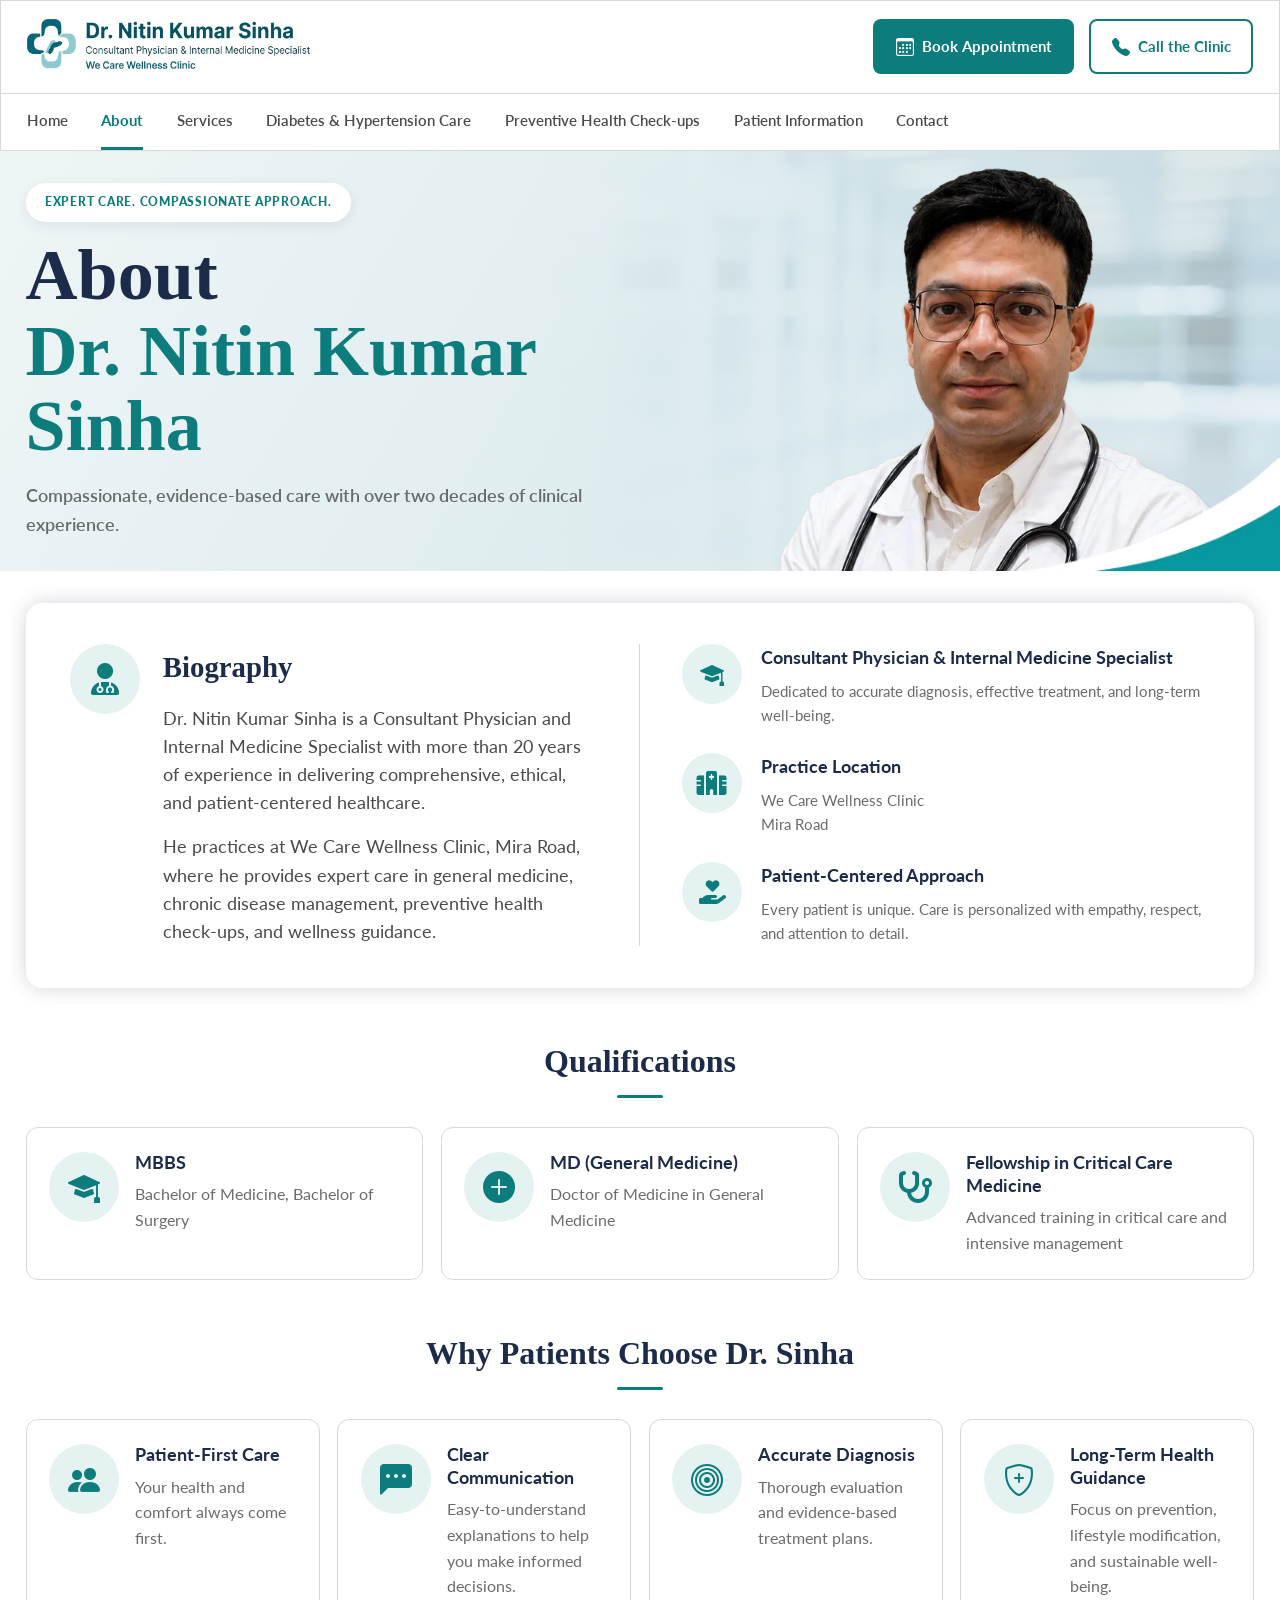
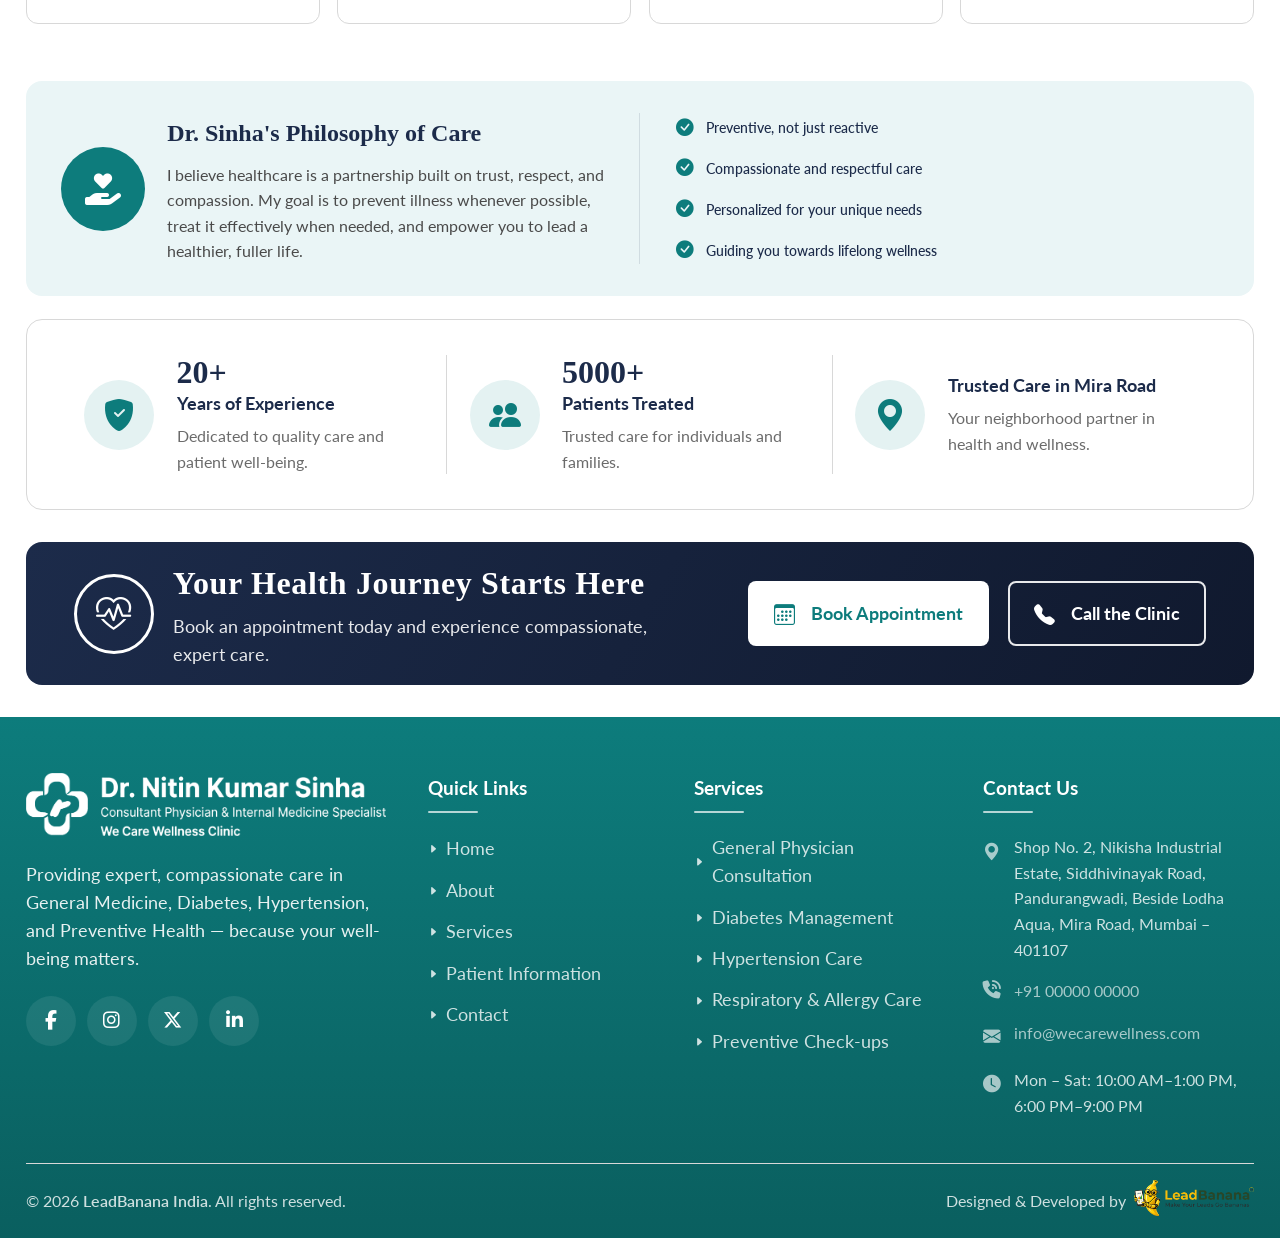
==== about.html @ daf02144 "first commit" ====
<!DOCTYPE html>
<html lang="en">

<head>
    <meta charset="UTF-8">
    <meta name="viewport" content="width=device-width, initial-scale=1.0">
    <title>About - Dr. Nitin Kumar Sinha</title>
    <link rel="icon" type="image/png" href="images/dr-favicon.png">

    <link
        href="https://fonts.googleapis.com/css2?family=Lato:ital,wght@0,100;0,300;0,400;0,700;0,900;1,100;1,300;1,400;1,700;1,900&display=swap"
        rel="stylesheet">
    <link rel="stylesheet" href="https://cdn.jsdelivr.net/npm/bootstrap-icons@1.11.3/font/bootstrap-icons.min.css">
    <link rel="stylesheet" href="https://cdnjs.cloudflare.com/ajax/libs/font-awesome/6.7.2/css/all.min.css">
    <link rel="stylesheet" href="style.css">
</head>

<body>

    <header class="site-header">
        <div class="section-container header-top">
            <a href="index.html" class="logo">
                <img src="images/logo.webp" alt="Dr. Nitin Kumar Sinha Logo">
            </a>

            <div class="header-actions">
                <a href="#book" class="btn btn-primary">
                    <i class="bi bi-calendar3"></i>
                    <span>Book Appointment</span>
                </a>
                <a href="tel:+910000000000" class="btn btn-outline">
                    <i class="bi bi-telephone-fill"></i>
                    <span class="call-btn-text">Call the Clinic</span>
                </a>
                <button class="nav-toggle" id="navToggle" aria-label="Toggle navigation">
                    <span></span><span></span><span></span>
                </button>
            </div>
        </div>

        <nav class="main-nav" id="mainNav">
            <div class="section-container">
                <ul class="nav-list">
                    <li><a href="index.html">Home</a></li>
                    <li><a href="about.html" class="active">About</a></li>
                    <li><a href="services.html">Services</a></li>
                    <li><a href="diabetes.html">Diabetes &amp; Hypertension Care</a></li>
                    <li><a href="checkups.html">Preventive Health Check-ups</a></li>
                    <li><a href="patient-info.html">Patient Information</a></li>
                    <li><a href="contact.html">Contact</a></li>
                </ul>
            </div>
        </nav>
    </header>


    <section class="hero services-hero contact-hero">
        <div class="section-container hero-grid">

            <div class="hero-content">
                <span class="hero-badge">EXPERT CARE. COMPASSIONATE APPROACH.</span>

                <h1 class="hero-heading">
                    About
                    <span class="highlight">Dr. Nitin Kumar Sinha</span>
                </h1>

                <p class="hero-description">
                    Compassionate, evidence-based care with over two decades of clinical experience.
                </p>

            </div>

            <div class="hero-image-wrap hero-image-services">
                <img src="images/self-1.webp" alt="Dr. Nitin Kumar Sinha">
            </div>

        </div>

        <img class="hero-prop" src="images/hero-prop-1.webp" alt="">

    </section>


    <section class="biography">
        <div class="section-container">
            <div class="biography-card">

                <!-- Left: Biography intro -->
                <div class="bio-left">
                    <span class="bio-icon"><i class="fa-solid fa-user-doctor"></i></span>
                    <div class="bio-left-content">
                        <h2>Biography</h2>
                        <p>
                            Dr. Nitin Kumar Sinha is a Consultant Physician and Internal
                            Medicine Specialist with more than 20 years of experience in
                            delivering comprehensive, ethical, and patient-centered healthcare.
                        </p>
                        <p>
                            He practices at We Care Wellness Clinic, Mira Road, where he
                            provides expert care in general medicine, chronic disease
                            management, preventive health check-ups, and wellness guidance.
                        </p>
                    </div>
                </div>

                <div class="bio-divider"></div>

                <!-- Right: Detail rows -->
                <div class="bio-right">

                    <div class="bio-row">
                        <span class="bio-row-icon"><i class="bi bi-mortarboard-fill"></i></span>
                        <div class="bio-row-content">
                            <h4>Consultant Physician &amp; Internal Medicine Specialist</h4>
                            <p>Dedicated to accurate diagnosis, effective treatment, and long-term well-being.</p>
                        </div>
                    </div>

                    <div class="bio-row">
                        <span class="bio-row-icon"><i class="fa-solid fa-hospital"></i></span>
                        <div class="bio-row-content">
                            <h4>Practice Location</h4>
                            <p>We Care Wellness Clinic<br>Mira Road</p>
                        </div>
                    </div>

                    <div class="bio-row">
                        <span class="bio-row-icon"><i class="fa-solid fa-hand-holding-heart"></i></span>
                        <div class="bio-row-content">
                            <h4>Patient-Centered Approach</h4>
                            <p>Every patient is unique. Care is personalized with empathy, respect, and attention to
                                detail.</p>
                        </div>
                    </div>

                </div>

            </div>
        </div>
    </section>


    <!-- ===== SECTION: Qualifications ===== -->
    <section class="card-section">
        <div class="section-container">
            <h2 class="card-section-title">Qualifications</h2>

            <div class="qualifications-grid">

                <div class="about-info-card">
                    <span class="info-card-icon"><i class="bi bi-mortarboard-fill"></i></span>
                    <div>
                        <div class="info-card-title">MBBS</div>
                        <p class="info-card-desc">Bachelor of Medicine, Bachelor of Surgery</p>
                    </div>
                </div>

                <div class="about-info-card">
                    <span class="info-card-icon"><i class="bi bi-plus-circle-fill"></i></span>
                    <div>
                        <div class="info-card-title">MD (General Medicine)</div>
                        <p class="info-card-desc">Doctor of Medicine in General Medicine</p>
                    </div>
                </div>

                <div class="about-info-card">
                    <span class="info-card-icon"><i class="fa-solid fa-stethoscope"></i></span>
                    <div>
                        <div class="info-card-title">Fellowship in Critical Care Medicine</div>
                        <p class="info-card-desc">Advanced training in critical care and intensive management</p>
                    </div>
                </div>

            </div>
        </div>
    </section>

    <!-- ===== SECTION: Why Patients Choose Dr. Sinha ===== -->
    <section class="card-section">
        <div class="section-container">
            <h2 class="card-section-title">Why Patients Choose Dr. Sinha</h2>

            <div class="choose-grid">

                <div class="about-info-card">
                    <span class="info-card-icon"><i class="bi bi-people-fill"></i></span>
                    <div>
                        <div class="info-card-title">Patient-First Care</div>
                        <p class="info-card-desc">Your health and comfort always come first.</p>
                    </div>
                </div>

                <div class="about-info-card">
                    <span class="info-card-icon"><i class="bi bi-chat-left-dots-fill"></i></span>
                    <div>
                        <div class="info-card-title">Clear Communication</div>
                        <p class="info-card-desc">Easy-to-understand explanations to help you make informed decisions.
                        </p>
                    </div>
                </div>

                <div class="about-info-card">
                    <span class="info-card-icon"><i class="bi bi-bullseye"></i></span>
                    <div>
                        <div class="info-card-title">Accurate Diagnosis</div>
                        <p class="info-card-desc">Thorough evaluation and evidence-based treatment plans.</p>
                    </div>
                </div>

                <div class="about-info-card">
                    <span class="info-card-icon"><i class="bi bi-shield-plus"></i></span>
                    <div>
                        <div class="info-card-title">Long-Term Health Guidance</div>
                        <p class="info-card-desc">Focus on prevention, lifestyle modification, and sustainable
                            well-being.</p>
                    </div>
                </div>

            </div>
        </div>
    </section>


    <section class="philosophy-stats">
        <div class="section-container">

            <!-- ===== PANEL 1: Philosophy of Care ===== -->
            <div class="philosophy-panel">

                <div class="philosophy-left">
                    <span class="philosophy-icon"><i class="fa-solid fa-hand-holding-heart"></i></span>
                    <div class="philosophy-left-text">
                        <h2>Dr. Sinha's Philosophy of Care</h2>
                        <p>
                            I believe healthcare is a partnership built on trust, respect,
                            and compassion. My goal is to prevent illness whenever possible,
                            treat it effectively when needed, and empower you to lead a
                            healthier, fuller life.
                        </p>
                    </div>
                </div>

                <div class="philosophy-divider"></div>

                <div class="philosophy-checklist">
                    <div class="philosophy-check-item"><i class="bi bi-check-circle-fill"></i> Preventive, not just
                        reactive</div>
                    <div class="philosophy-check-item"><i class="bi bi-check-circle-fill"></i> Compassionate and
                        respectful care</div>
                    <div class="philosophy-check-item"><i class="bi bi-check-circle-fill"></i> Personalized for your
                        unique needs</div>
                    <div class="philosophy-check-item"><i class="bi bi-check-circle-fill"></i> Guiding you towards
                        lifelong wellness</div>
                </div>

            </div>

            <!-- ===== PANEL 2: Stats strip ===== -->
            <div class="stats-panel">

                <div class="stat-item">
                    <span class="stat-icon"><i class="bi bi-shield-fill-check"></i></span>
                    <div>
                        <div class="stat-number">20+</div>
                        <div class="stat-label">Years of Experience</div>
                        <p class="stat-desc">Dedicated to quality care and patient well-being.</p>
                    </div>
                </div>

                <div class="stat-item">
                    <span class="stat-icon"><i class="bi bi-people-fill"></i></span>
                    <div>
                        <div class="stat-number">5000+</div>
                        <div class="stat-label">Patients Treated</div>
                        <p class="stat-desc">Trusted care for individuals and families.</p>
                    </div>
                </div>

                <div class="stat-item">
                    <span class="stat-icon"><i class="bi bi-geo-alt-fill"></i></span>
                    <div>
                        <div class="stat-label">Trusted Care in Mira Road</div>
                        <p class="stat-desc">Your neighborhood partner in health and wellness.</p>
                    </div>
                </div>

            </div>

        </div>
    </section>



    <div class="info-cta-wrapper section-container p-info-cta-wrapper">

        <div class="cta-banner">
            <div class="cta-left">
                <span class="cta-icon-circle"><i class="bi bi-heart-pulse"></i></span>
                <div class="cta-text">
                    <h3>Your Health Journey Starts Here</h3>
                    <p>Book an appointment today and experience compassionate, expert care.</p>
                </div>
            </div>
            <div class="cta-actions">
                <a href="#book" class="btn-outline-white cta-book-btn"><i class="bi bi-calendar3"></i> Book
                    Appointment</a>
                <a href="tel:+1234567890" class="btn-outline-white"><i class="bi bi-telephone-fill"></i> Call the
                    Clinic</a>
            </div>
        </div>

    </div>


    <footer class="site-footer">
        <div class="section-container">

            <div class="footer-grid">

                <!-- Column 1: Brand -->
                <div>
                    <div class="footer-brand">
                        <img src="images/logo-white.webp" alt="">
                    </div>
                    <p class="footer-desc">
                        Providing expert, compassionate care in General Medicine, Diabetes,
                        Hypertension, and Preventive Health — because your well-being matters.
                    </p>
                    <div class="footer-socials">
                        <a href="#" aria-label="Facebook"><i class="fa-brands fa-facebook-f"></i></a>
                        <a href="#" aria-label="Instagram"><i class="fa-brands fa-instagram"></i></a>
                        <a href="#" aria-label="X / Twitter"><i class="fa-brands fa-x-twitter"></i></a>
                        <a href="#" aria-label="LinkedIn"><i class="fa-brands fa-linkedin-in"></i></a>
                    </div>
                </div>

                <!-- Column 2: Quick Links -->
                <div>
                    <h4 class="footer-heading">Quick Links</h4>
                    <ul class="footer-links">
                        <li><a href="#home"><i class="bi bi-caret-right-fill"></i> Home</a></li>
                        <li><a href="#about"><i class="bi bi-caret-right-fill"></i> About</a></li>
                        <li><a href="#services"><i class="bi bi-caret-right-fill"></i> Services</a></li>
                        <li><a href="#patient-info"><i class="bi bi-caret-right-fill"></i> Patient Information</a></li>
                        <li><a href="#contact"><i class="bi bi-caret-right-fill"></i> Contact</a></li>
                    </ul>
                </div>

                <!-- Column 3: Services -->
                <div>
                    <h4 class="footer-heading">Services</h4>
                    <ul class="footer-links">
                        <li><a href="#"><i class="bi bi-caret-right-fill"></i> General Physician Consultation</a></li>
                        <li><a href="#"><i class="bi bi-caret-right-fill"></i> Diabetes Management</a></li>
                        <li><a href="#"><i class="bi bi-caret-right-fill"></i> Hypertension Care</a></li>
                        <li><a href="#"><i class="bi bi-caret-right-fill"></i> Respiratory &amp; Allergy Care</a></li>
                        <li><a href="#"><i class="bi bi-caret-right-fill"></i> Preventive Check-ups</a></li>
                    </ul>
                </div>

                <!-- Column 4: Contact -->
                <div>
                    <h4 class="footer-heading">Contact Us</h4>
                    <div class="footer-contact">
                        <div class="footer-contact-item">
                            <i class="bi bi-geo-alt-fill"></i>
                            <span>Shop No. 2, Nikisha Industrial Estate, Siddhivinayak Road, Pandurangwadi, Beside Lodha
                                Aqua, Mira Road, Mumbai – 401107</span>
                        </div>
                        <div class="footer-contact-item">
                            <i class="fa-solid fa-phone-volume"></i>
                            <a href="tel:+910000000000">+91 00000 00000</a>
                        </div>
                        <div class="footer-contact-item">
                            <i class="bi bi-envelope-fill"></i>
                            <a href="mailto:info@wecarewellness.com">info@wecarewellness.com</a>
                        </div>
                        <div class="footer-contact-item">
                            <i class="bi bi-clock-fill"></i>
                            <span>Mon – Sat: 10:00 AM–1:00 PM, 6:00 PM–9:00 PM</span>
                        </div>
                    </div>
                </div>

            </div>

            <div class="footer-bottom">
                <p>&copy; <span>2026</span> <a href="https://leadbanana.in" target="_blank" rel="noopener">LeadBanana
                        India</a>. All rights reserved.</p>
                <p class="designed-by">Designed &amp; Developed by <a class="lead-logo" href="https://leadbanana.in"
                        target="_blank" rel="noopener">
                        <img src="images/leadbanana-logo.webp" alt="">
                    </a></p>
            </div>

        </div>
    </footer>




    <!-- for header navigation -->
    <script>
        const toggle = document.getElementById('navToggle');
        const nav = document.getElementById('mainNav');
        toggle.addEventListener('click', () => nav.classList.toggle('open'));
    </script>



</body>

</html>
---- style.css ----
:root {
    --color-primary: #0d7c7c;
    --color-primary-dark: #0a5f5f;
    --color-navy: #1c2b4a;
    --color-navy-dark: #10192e;
    --color-text: #4a4a4a;
    --color-text-light: #6b6b6b;
    --color-border: #d8d8d8;
    --color-white: #ffffff;
    --section-bg: #f3f8f9;
    --icon-bg: #e4f2f2;
    --transition: 0.3s ease-in-out;
    --font-family-display: "Noto Serif Oriya", serif;
}

* {
    margin: 0;
    padding: 0;
    box-sizing: border-box;
    font-family: "Lato", sans-serif;
}

body {
    line-height: 1.6;
}

html {
    scroll-behavior: smooth;
}


.section-container {
    width: 96%;
    max-width: 1400px;
    margin: auto;

}







/* header */
.site-header {
    border: 1px solid var(--color-border);
    background: #fff;
    position: sticky;
    top: 0;
    z-index: 1000;
}

.header-top {
    display: flex;
    align-items: center;
    justify-content: space-between;
    gap: 1rem;
    padding: 1.1rem 0;
}

.logo img {
    height: 50px;
    object-fit: cover;
}


/* Header actions (buttons) */
.header-actions {
    display: flex;
    align-items: center;
    gap: 0.9rem;
    flex-shrink: 0;
}

.btn {
    display: inline-flex;
    align-items: center;
    gap: 0.5rem;
    font-size: 0.92rem;
    font-weight: 700;
    padding: 0.7rem 1.3rem;
    border-radius: 8px;
    text-decoration: none;
    white-space: nowrap;
    cursor: pointer;
    transition: all 0.3s;
    border: 2px solid transparent;
}

.btn i {
    font-size: 18px;
}

.btn-primary {
    background: var(--color-primary);
    color: var(--color-white);
}

.btn-primary:hover {
    background: var(--color-primary-dark);
}

.btn-outline {
    background: var(--color-white);
    color: var(--color-primary);
    border-color: var(--color-primary);
}

.btn-outline:hover {
    background: var(--color-primary);
    color: var(--color-white);
}

/* Mobile toggle */
.nav-toggle {
    display: none;
    background: none;
    border: none;
    cursor: pointer;
    padding: 0.4rem;
}

.nav-toggle span {
    display: block;
    width: 26px;
    height: 3px;
    margin: 5px 0;
    background: var(--color-navy);
    border-radius: 2px;
    transition: all 0.3s;
}

/* ===== NAV ===== */

.main-nav {
    border-top: 1px solid var(--color-border);
}

.nav-list {
    list-style: none;
    display: flex;
    flex-wrap: wrap;
    gap: 2.1rem;
}

.nav-list a {
    display: inline-block;
    text-decoration: none;
    color: var(--color-text);
    font-size: 0.95rem;
    font-weight: 600;
    padding: 0.9rem 0;
    border-bottom: 3px solid transparent;
    transition: all 0.3s;
}

.nav-list a:hover {
    color: var(--color-primary);
}

.nav-list a.active {
    color: var(--color-primary);
    border-bottom-color: var(--color-primary);
    font-weight: 700;
}













/* ===== HERO SECTION ===== */

.hero {
    position: relative;
    overflow: hidden;
    background:
        linear-gradient(120deg, rgba(238, 245, 246, 0.94) 0%, rgba(219, 234, 236, 0.85) 55%, rgba(219, 234, 236, 0.55) 100%),
        url("images/hero-back-2.webp") center/cover no-repeat;
    padding: 1rem 0 0;
}

.hero-prop {
    position: absolute;
    bottom: 0;
    right: 0;
    width: 20%;
    height: auto;
}

.hero-grid {
    display: grid;
    grid-template-columns: 1.05fr 0.95fr;
    gap: 2rem;
    min-height: 520px;
}

/* --- Left content --- */
.hero-content {
    padding-top: 1rem;
    position: relative;
    z-index: 2;
}

.hero-badge {
    display: inline-block;
    background: #fff;
    color: var(--color-primary);
    font-size: 0.78rem;
    font-weight: 900;
    letter-spacing: 0.06em;
    padding: 0.6rem 1.2rem;
    border-radius: 999px;
    box-shadow: 0 4px 14px rgba(28, 43, 74, 0.08);
    margin-bottom: 1rem;
}

.hero-heading {
    font-family: "Noto Serif Oriya", serif;
    font-optical-sizing: auto;
    font-weight: 700;
    font-style: normal;
    font-size: 4.5rem;
    line-height: 1.05;
    color: var(--color-navy);
    margin-bottom: 1rem;
}

.hero-heading .highlight {
    font-family: "Noto Serif Oriya", serif;
    font-optical-sizing: auto;
    font-weight: 700;
    font-style: normal;
    color: var(--color-primary);
    display: block;
}

.hero-description {
    max-width: 620px;
    color: var(--color-text);
    font-size: 1.15rem;
    font-weight: 600;
    opacity: 0.8;
    margin-bottom: 2rem;
}

.hero-actions {
    display: flex;
    flex-wrap: wrap;
    gap: 1rem;
    margin-bottom: 3rem;
}


.hero-actions .btn-primary {
    box-shadow: 0 8px 18px rgba(13, 124, 124, 0.28);
}

.hero-actions .btn-primary:hover {
    box-shadow: none;
}

/* --- Stats bar --- */
.hero-stats {
    background: var(--color-white);
    border-radius: 14px;
    box-shadow: 0 12px 30px rgba(28, 43, 74, 0.1);
    display: flex;
    flex-wrap: wrap;
    padding: 1.6rem 1rem;
    position: relative;
    z-index: 3;
    margin-bottom: -3rem;

    position: absolute;
    bottom: 70px;
    width: 900px;
}

.stat-item {
    display: flex;
    align-items: center;
    gap: 0.8rem;
    flex: 1 1 180px;
    padding: 0rem 1rem;
    border-right: 1px solid var(--color-border);
}

.stat-item:last-child {
    border-right: none;
}

.stat-icon {
    width: 42px;
    height: 42px;
    flex-shrink: 0;
    border-radius: 50%;
    background: #e4f2f2;
    color: var(--color-primary);
    display: flex;
    align-items: center;
    justify-content: center;
}

.stat-icon i {
    font-size: 1.6rem;
    font-weight: 700;
}

.stat-title {
    font-weight: 700;
    color: var(--color-navy);
    font-size: 1rem;
}

.stat-sub {
    font-size: 0.85rem;
    color: var(--color-text-light);
}

/* --- Right doctor image --- */
.hero-image-wrap {
    position: relative;
    align-self: stretch;
    display: flex;
    align-items: flex-end;
    justify-content: center;
    height: 100%;
}

.hero-image-wrap img {
    width: 100%;
    max-width: 520px;
    height: 100%;
    max-height: 580px;
    object-fit: cover;
    object-position: top center;
}

.hero-wave {
    position: absolute;
    left: 0;
    right: 0;
    bottom: -1px;
    width: 100%;
    height: 90px;
    display: block;
    z-index: 1;
}


















/* ===== SERVICES SECTION ===== */

.home-services {
    padding: 2.5rem 0;
    background: var(--color-white);
}

.home-services-header {
    text-align: center;
    margin-bottom: 2rem;
    line-height: 1.4;
}

.home-services-eyebrow {
    display: block;
    font-size: 0.9rem;
    font-weight: 700;
    letter-spacing: 0.04em;
    color: var(--color-primary);
    margin-bottom: 0.2rem;
}

.home-services-title {
    font-family: "Noto Serif Oriya", serif;
    font-weight: 700;
    font-size: 2rem;
    color: var(--color-navy);
    position: relative;
    display: inline-block;
    padding-bottom: 0.2rem;
}

.home-services-title::after {
    content: "";
    position: absolute;
    left: 50%;
    bottom: 0;
    transform: translateX(-50%);
    width: 80px;
    height: 3.2px;
    background: var(--color-primary);
    border-radius: 2px;
}

.home-services-grid {
    display: grid;
    grid-template-columns: repeat(7, 1fr);
    gap: 1.1rem;
}

.home-service-card {
    background: var(--color-white);
    border: 1px solid var(--color-border);
    border-radius: 10px;
    padding: 1.8rem 1.2rem 1.6rem;
    text-align: center;
    transition: all 0.3s;
}

.home-service-card:hover {
    box-shadow: 0 14px 28px rgba(28, 43, 74, 0.1);
    transform: translateY(-4px);
}

.home-service-icon {
    width: 70px;
    height: 70px;
    margin: 0 auto 1.1rem;
    border-radius: 50%;
    background: #e4f2f2;
    display: flex;
    align-items: center;
    justify-content: center;
}

.home-service-icon i {
    font-size: 2rem;
    color: var(--color-primary);
}

.home-service-title {
    font-size: 1.04rem;
    font-weight: 700;
    color: var(--color-navy);
    margin-bottom: 0.6rem;
    line-height: 1.6;
    min-height: 2.6em;
    display: flex;
    align-items: center;
    justify-content: center;
}

.home-service-desc {
    font-size: 0.85rem;
    color: var(--color-text-light);
}















/* about section */
.home-about {
    background: var(--section-bg);
    padding: 2rem 0;
}

.home-about-grid {
    display: grid;
    grid-template-columns: 400px 1fr 400px;
    gap: 2.5rem;
    align-items: center;
}

/* --- Doctor photo --- */
.home-about-photo {
    width: 100%;
    border-radius: 14px;
    overflow: hidden;
    box-shadow: 0 16px 32px rgba(28, 43, 74, 0.12);
}

.home-about-photo img {
    width: 100%;
    height: 100%;
    object-fit: cover;
    display: block;
}

/* --- About content --- */
.home-about-content {
    padding-right: 1rem;
}

.home-about-title {
    font-family: "Noto Serif Oriya", serif;
    font-weight: 700;
    font-size: 1.9rem;
    color: var(--color-navy);
    margin-bottom: 0.8rem;
}

.home-about-qualification {
    color: var(--color-primary);
    font-weight: 700;
    font-size: 0.98rem;
    line-height: 1.5;
    margin-bottom: 1.1rem;
}

.home-about-desc {
    color: var(--color-text);
    font-size: 0.96rem;
    max-width: 520px;
    margin-bottom: 1.6rem;
}

.btn-know-more {
    display: inline-flex;
    align-items: center;
    gap: 0.5rem;
    background: transparent;
    border: 2px solid var(--color-primary);
    color: var(--color-primary);
    font-weight: 700;
    font-size: 0.9rem;
    padding: 0.75rem 1.4rem;
    border-radius: 8px;
    text-decoration: none;
    transition: all 0.3s;
}

.btn-know-more:hover {
    background: var(--color-primary);
    color: var(--color-white);
}

/* --- Stats column --- */
.home-about-stats {
    border-left: 1px solid var(--color-border);
    padding-left: 2.2rem;
    display: flex;
    flex-direction: column;
    gap: 1.3rem;
}

.stat-row {
    display: flex;
    align-items: center;
    gap: 1rem;
    padding-bottom: 1.3rem;
    border-bottom: 1px solid var(--color-border);
}

.stat-row:last-of-type {
    border-bottom: none;
    padding-bottom: 0;
}

.stat-icon-circle {
    width: 70px;
    height: 70px;
    flex-shrink: 0;
    border-radius: 50%;
    background: #d8eaea;
    color: var(--color-primary);
    display: flex;
    align-items: center;
    justify-content: center;
}

.stat-icon-circle i {
    font-size: 1.8rem;
}

.stat-value {
    font-weight: 700;
    font-size: 2rem;
    color: var(--color-navy);
    line-height: 1.3;
}

.stat-value:last-child {
    font-size: 1.4rem;
}

.stat-label {
    font-size: 1.1rem;
    color: var(--color-text);
}

.about-stats-note {
    font-size: 0.9rem;
    color: var(--color-text-light);
    text-align: left;
    margin-top: -0.4rem;
}























/* footer part */
.info-cta-wrapper {
    padding: 2rem 0;
    display: flex;
    flex-direction: column;
    gap: 1rem;
}

/* SECTION 1 — Appointment / Clinic Info Card */
.info-card {
    background: var(--color-white);
    border-radius: 16px;
    box-shadow: 0 16px 36px rgba(28, 43, 74, 0.1);
    display: grid;
    grid-template-columns: 300px 1fr 1.5fr;
    overflow: hidden;
}

/* --- Column 1: Book appointment (teal) --- */
.info-col-book {
    background: linear-gradient(160deg, var(--color-primary) 0%, var(--color-primary-dark) 100%);
    color: var(--color-white);
    padding: 2.2rem 1.8rem;
    display: flex;
    flex-direction: column;
    gap: 1rem;
}

.info-icon-circle {
    width: 60px;
    height: 60px;
    border-radius: 50%;
    background: var(--color-white);
    color: var(--color-primary);
    display: flex;
    align-items: center;
    justify-content: center;
    flex-shrink: 0;
}

.info-icon-circle i {
    font-size: 1.6rem;
}

.info-col-book h3 {
    font-family: "Noto Serif Oriya", serif;
    font-size: 1.6rem;
    line-height: 1.25;
    font-weight: 700;
}

.info-col-book p {
    font-size: 1.1rem;
    line-height: 1.4;
    opacity: 0.9;
}

.btn-white {
    display: inline-flex;
    align-items: center;
    gap: 0.55rem;
    background: var(--color-white);
    color: var(--color-navy);
    font-weight: 700;
    font-size: 1rem;
    padding: 0.8rem 1.3rem;
    border-radius: 8px;
    text-decoration: none;
    width: fit-content;
    margin-top: 0.4rem;
    transition: transform var(--transition), box-shadow var(--transition);
}

.btn-white i {
    font-size: 1.2rem;
    color: var(--color-primary);
}

.btn-white:hover {
    transform: translateY(-2px);
    box-shadow: 0 8px 16px rgba(0, 0, 0, 0.15);
}

/* --- Column 2: Clinic location --- */
.info-col-location {
    padding: 2.2rem 1.8rem;
    border-right: 2px solid #34aeae;
    display: flex;
    flex-direction: column;
    gap: 1rem;
}

.info-heading-row {
    display: flex;
    align-items: center;
    gap: 0.7rem;
}

.info-heading-row i.line-icon {
    font-size: 2rem;
    font-weight: 9700;
    color: var(--color-primary);
}

.info-heading-row h3 {
    font-size: 1.3rem;
    color: var(--color-navy);
    font-weight: 700;
}

.info-col-location p.address {
    font-size: 1rem;
    font-weight: 600;
    opacity: 0.9;
    color: var(--color-text);
    max-width: 300px;
}

.call-box {
    display: flex;
    align-items: center;
    gap: 1.4rem;
    border: 2px solid var(--color-primary);
    border-radius: 10px;
    padding: 0.7rem 1rem;
    transition: var(--transition);
    cursor: pointer;
    background: var(--color-white);
    text-align: left;
}

.call-box i {
    font-size: 1.5rem;
    color: var(--color-primary);
}

.call-box .call-title {
    font-weight: 700;
    color: var(--color-primary);
    font-size: 1.1rem;
    margin-bottom: 0.4rem;
}

.call-box .call-sub {
    font-size: 0.95rem;
    color: var(--color-text);
}

.call-box:hover {
    border-color: var(--color-primary);
    background: var(--color-primary);
    color: var(--color-white);
}

.call-box:hover .call-box-icon {
    color: var(--color-white) !important;
}

.call-box:hover .call-title {
    color: var(--color-white) !important;
}

.call-box:hover .call-sub {
    color: var(--color-white) !important;
}

/* --- Column 3: Timings + feature icons --- */
.info-col-timings {
    padding: 2.2rem 1.8rem;
    display: flex;
    flex-direction: column;
    gap: 1.4rem;
}

.timings-row {
    display: flex;
    align-items: center;
    gap: 1.8rem;
    padding-bottom: 1.3rem;
    border-bottom: 1px solid var(--color-border);
}

.timings-day {
    font-weight: 700;
    color: var(--color-navy);
    font-size: 1rem;
    white-space: nowrap;
}

.timings-hours {
    font-size: 1rem;
    font-weight: 600;
    color: var(--color-text);
    border-left: 1px solid var(--color-border);
    padding-left: 1.2rem;
}

.feature-row {
    display: flex;
    justify-content: space-between;
    gap: 1rem;
    flex-wrap: wrap;
}

.feature-item {
    display: flex;
    flex-direction: column;
    justify-content: center;
    align-items: center;
    text-align: center;
    gap: 0.5rem;
    flex: 1 1 100px;
    border-right: 1px solid var(--color-border);
}

.feature-item:last-child {
    border-right: none;
}

.feature-item i {
    font-size: 1.8rem;
    color: var(--color-primary);
}

.feature-item span {
    font-size: 0.9rem;
    font-weight: 600;
    color: var(--color-navy);
    line-height: 1.3;
}

/* ===================================================
   SECTION 2 — CTA Banner
   =================================================== */

.cta-banner {
    background: linear-gradient(120deg, var(--color-navy) 0%, var(--color-navy-dark) 100%);
    border-radius: 16px;
    padding: 1rem 3rem;
    display: flex;
    align-items: center;
    justify-content: space-between;
    gap: 1.5rem;
    flex-wrap: wrap;
}

.cta-left {
    display: flex;
    align-items: center;
    gap: 1.2rem;
}

.cta-icon-circle {
    width: 80px;
    height: 80px;
    border-radius: 50%;
    border: 3px solid rgba(255, 255, 255);
    display: flex;
    align-items: center;
    justify-content: center;
    flex-shrink: 0;
}

.cta-icon-circle i {
    font-size: 2.2rem;
    color: var(--color-white);
}

.cta-text h3 {
    font-family: "Noto Serif Oriya", serif;
    color: var(--color-white);
    font-size: 2rem;
    letter-spacing: 0.02em;
    font-weight: 700;
    margin-bottom: 0.2rem;
}

.cta-text p {
    color: rgba(255, 255, 255, 0.9);
    font-size: 1.1rem;
}

.btn-outline-white {
    display: inline-flex;
    align-items: center;
    gap: 1rem;
    background: transparent;
    border: 2px solid rgba(255, 255, 255, 0.9);
    color: var(--color-white);
    font-weight: 700;
    font-size: 1.1rem;
    padding: 0.85rem 1.5rem;
    border-radius: 8px;
    text-decoration: none;
    white-space: nowrap;
    transition: background var(--transition), border-color var(--transition);
}

.btn-outline-white i {
    font-size: 1.3rem;
}

.btn-outline-white:hover {
    background: var(--color-white);
    border-color: var(--color-white);
    color: var(--color-navy);
}
























/* ===== RESPONSIVE ===== */

@media (max-width: 1200px) {
    .home-services-grid {
        grid-template-columns: repeat(4, 1fr);
    }




    .home-about-grid {
        grid-template-columns: 300px 1fr 300px;
    }
}


@media (max-width: 1100px) {
    .hero-heading {
        font-size: 4.8rem;
    }





    .home-about-grid {
        grid-template-columns: 400px 1fr;
    }

    .home-about-stats {
        grid-column: 1 / -1;
        border-left: none;
        border-top: 1px solid var(--color-border);
        padding-left: 0;
        padding-top: 1.8rem;
        flex-direction: row;
        flex-wrap: wrap;
        justify-content: space-between;
        gap: 2rem;
    }

    .stat-row {
        border-bottom: none;
        padding-bottom: 0;
        flex: 1 1 220px;
    }

    .about-stats-note {
        width: 100%;
        text-align: center;
        margin-top: 0.5rem;
    }


}


@media (max-width: 992px) {
    .nav-list {
        gap: 1.2rem;
    }




    .info-card {
        grid-template-columns: 1fr;
    }

    .info-col-location {
        border-right: none;
        border-bottom: 1px solid var(--color-border);
    }

    .feature-row {
        justify-content: flex-start;
    }


    .call-box {
        max-width: 300px;
        justify-content: center;
    }
}


@media (max-width: 900px) {
    .call-btn-text {
        display: none;
    }

    .btn-outline {
        padding: 0.7rem;
    }

    .btn-outline svg {
        margin: 0;
    }

    .brand-text .doctor-name {
        font-size: 1.15rem;
    }

    .nav-toggle {
        display: block;
    }

    .main-nav {
        max-height: 0;
        overflow: hidden;
        transition: max-height 0.3s ease;
    }

    .main-nav.open {
        max-height: 400px;
    }

    .nav-list {
        flex-direction: column;
        gap: 0;
        padding: 0.5rem 0 1rem;
    }

    .nav-list a {
        width: 100%;
        padding: 0.7rem 0;
        border-bottom: 1px solid var(--color-border);
    }

    .nav-list a.active {
        border-bottom: 1px solid var(--color-border);
        border-left: 3px solid var(--color-primary);
        padding-left: 0.6rem;
    }







    .hero-grid {
        grid-template-columns: 1fr;
        min-height: unset;
        gap: 0;
    }

    .hero-content {
        padding-top: 0.5rem;
        text-align: left;
    }

    .hero-image-wrap {
        /* order: -1; */
        height: 100%;
        width: 300px;
        margin: auto;
    }

    .hero-actions {
        margin-bottom: 1.5rem;
    }

    .hero-stats {
        position: static;
        width: 100%;
        margin-bottom: 20px;
        display: grid;
        grid-template-columns: 1fr 1fr 1fr 1fr;
    }



}


@media (max-width: 800px) {

    .hero-stats {
        grid-template-columns: 1fr 1fr;
        gap: 1rem;
    }

    .stat-item:nth-child(2n) {
        border-right: none;
    }





    .home-services-grid {
        grid-template-columns: repeat(2, 1fr);
    }

    .home-services-title {
        font-size: 2rem;
    }

}


@media (max-width: 768px) {
    .home-about-grid {
        grid-template-columns: 1fr;
        text-align: center;
    }

    .home-about-photo {
        max-width: 280px;
        margin: 0 auto;
    }

    .home-about-desc {
        margin-left: auto;
        margin-right: auto;
    }

    .home-about-content {
        padding-right: 0;
    }

    .stat-row {
        justify-content: center;
        text-align: left;
    }
}


@media (max-width: 640px) {

    .info-col-book,
    .info-col-location,
    .info-col-timings {
        padding: 1.8rem 1.4rem;
    }

    .timings-row {
        flex-wrap: wrap;
    }


    .feature-row {
        justify-content: space-between;
    }

    .feature-item {
        flex: 1 1 40%;
    }

    .feature-item:nth-child(2n) {
        border-right: none;
    }

    .cta-banner {
        flex-direction: column;
        align-items: flex-start;
        text-align: left;
    }

    .btn-outline-white {
        width: 100%;
        justify-content: center;
    }
}


@media (max-width: 670px) {
    .header-top {
        padding: 0.9rem 0;
    }

    .doctor-title {
        display: none;
    }

    .header-actions .btn-primary span {
        display: none;
    }

}


@media (max-width: 640px) {
    .hero-heading {
        font-size: 4rem;
        margin-top: 0.5rem;
    }

    .hero-description {
        font-size: 0.95rem;
    }

    .hero-stats {
        flex-direction: column;
        padding: 0.5rem 1rem;
    }

    .stat-item {
        border-right: none;
    }

    .stat-item {
        border-right: none;
        padding: 1rem 0;
    }

    .stat-item:last-child {
        border-bottom: none;
    }

    .hero-actions .btn {
        flex: 1 1 auto;
        justify-content: center;
    }
}


@media (max-width: 570px) {

    .section-container {
        width: 94%;
    }

}


@media (max-width: 520px) {

    .logo img {
        height: 44px;
    }

    .header-actions .btn {
        display: none;
    }



    .home-about-title {
        font-size: 1.55rem;
    }

    .stat-value {
        font-size: 1.7rem;
    }

    .home-about-stats {
        flex-direction: column;
    }

    .stat-row {
        justify-content: flex-start;
        text-align: left;
        flex: 1;
    }




}


@media (max-width: 400px) {
    .hero-badge {
        font-size: 0.68rem;
        padding: 0.5rem 0.9rem;
    }

    .hero-heading {
        font-size: 3rem;
    }





    .home-services {
        padding: 3rem 0;
    }

    .home-services-grid {
        grid-template-columns: 1fr;
        gap: 0.9rem;
    }

    .home-services-title {
        font-size: 2rem;
    }






    .feature-item {
        flex: 1 1 60%;
    }

    .feature-item {
        border-right: none;
    }



    .timings-row {
        gap: 0.4rem;
        align-items: center;
        justify-content: center;
    }

    .timings-hours {
        border-left: none;
    }




    .cta-banner {
        padding: 1rem 1rem;
    }

    .cta-left {
        gap: 0.8rem;
        flex-direction: column;
        text-align: center;
    }

    .cta-text h3 {
        font-size: 1.4rem;
    }

    .btn-outline-white {
        width: 100%;
        gap: 1rem;
        border: 2px solid rgba(255, 255, 255, 0.9);
        font-size: 1.1rem;
        padding: 0.85rem 1.5rem;
        border-radius: 8px;
    }


}


@media (max-width: 370px) {

    .logo img {
        height: 36px;
    }




    .hero-heading {
        font-size: 2.6rem;
    }

    .hero-image-wrap {
        width: 200px;
    }

    .hero-stats {
        grid-template-columns: 1fr;
    }

}




























/* services page */

/* hero section */

.hero-content h2 {
    font-size: 1.5rem;
    max-width: 580px;
    margin-bottom: 0.5rem;
}

.services-hero {
    height: 500px;
}


@media (max-width: 900px) {

    .services-hero {
        height: fit-content;
    }

    .services-hero .hero-actions {
        margin-bottom: 40px;
    }

    .hero-image-services {
        display: none;
    }

}



/* offer section */

.services-grid {
    display: grid;
    grid-template-columns: repeat(5, 1fr);
}

.services-grid .home-service-desc {
    font-size: 1rem;
    opacity: 1;
    line-height: 1.5;
}




/* other sections */

.wrapper {
    padding: 0;
    display: flex;
    flex-direction: column;
    gap: 1.6rem;
}

/* SECTION 1 — How We Help*/

.how-we-help-section {
    background: #eef4f6;
    padding: 1.5rem 0;
}

.how-we-help {
    border-radius: 16px;
    padding: 1rem 0rem 1rem;
}

.help-grid {
    display: grid;
    grid-template-columns: repeat(4, 1fr);
}

.help-item {
    display: flex;
    align-items: flex-start;
    gap: 1rem;
    padding: 0 1.5rem;
    border-right: 1px solid var(--color-border);
}

.help-item:last-child {
    border-right: none;
}

.help-icon {
    width: 80px;
    height: 80px;
    flex-shrink: 0;
    border-radius: 50%;
    background: var(--color-white);
    color: var(--color-primary);
    display: flex;
    align-items: center;
    justify-content: center;
    box-shadow: 0 4px 10px rgba(28, 43, 74, 0.06);
}

.help-icon i {
    font-size: 2rem;
}

.help-text h4 {
    font-size: 1.1rem;
    color: var(--color-primary);
    font-weight: 700;
    line-height: 1.3;
    margin-bottom: 0.35rem;
}

.help-text p {
    font-size: 0.95rem;
    color: var(--color-text-light);
}

/* SECTION 2 — Conditions Commonly Managed */

.conditions {
    background: var(--color-white);
    border: 1px solid var(--color-border);
    border-radius: 16px;
    overflow: hidden;
}

.conditions-inner {
    padding: 2rem 2rem;
}

.conditions-grid {
    display: grid;
    grid-template-columns: repeat(3, 1fr) 360px;
    gap: 0;
}

.conditions-col {
    display: flex;
    flex-direction: column;
    gap: 1rem;
    padding-right: 1rem;
}

.condition-item {
    display: flex;
    align-items: center;
    gap: 1rem;
    font-size: 1rem;
    color: var(--color-navy);
    font-weight: 600;
}

.condition-item i {
    color: var(--color-primary);
    font-size: 1.1rem;
    flex-shrink: 0;
}

/* --- Highlight box --- */
.conditions-highlight {
    background: #e6f0f2;
    margin: -2.2rem -2rem -2.2rem 1rem;
    padding: 2.2rem 1.5rem;
    display: flex;
    align-items: center;
    gap: 2rem;
}

.highlight-icon {
    color: var(--color-primary);
}

.highlight-icon i {
    font-size: 4rem;
}

.highlight-text h4 {
    font-size: 1.2rem;
    color: var(--color-primary);
    font-weight: 700;
    margin-bottom: 0.3rem;
}

.highlight-text p {
    font-size: 1rem;
    color: var(--color-text-light);
}



@media (max-width: 992px) {
    .help-grid {
        grid-template-columns: repeat(2, 1fr);
        row-gap: 1.8rem;
    }

    .help-item {
        border-right: none;
    }

    .help-item:nth-child(odd) {
        border-right: 1px solid var(--color-border);
    }

    .conditions-grid {
        grid-template-columns: repeat(2, 1fr);
        row-gap: 0.8rem;
    }

    .conditions-highlight {
        grid-column: 1 / -1;
        margin: 1rem 0 -0.2rem;
    }
}

@media (max-width: 640px) {

    .how-we-help,
    .conditions-inner {
        padding: 1.6rem 1.3rem;
    }

    .help-grid {
        grid-template-columns: 1fr;
        row-gap: 1.6rem;
    }

    .help-item {
        border-right: none !important;
        padding: 0;
    }

    .conditions-grid {
        grid-template-columns: 1fr;
    }

    .conditions-col {
        padding-right: 0;
    }

    .conditions-highlight {
        flex-direction: row;
        margin: 0.5rem 0 -0.4rem;
    }

}




/* cta section */
.cta-actions {
    display: flex;
    align-items: center;
    gap: 1.2rem;
}

.cta-book-btn {
    background: var(--color-white);
    color: var(--color-primary);
}

.cta-book-btn:hover {
    background: var(--color-primary);
    color: var(--color-white);
}


@media (max-width: 570px) {
    .cta-actions {
        flex-direction: column;
        text-align: left;
        align-items: center;
        width: 100%;
    }

    .cta-actions .btn-outline-white {
        width: 100%;
        justify-content: center;
    }
}



























/* checkups page */

/* checkups hero */

.checkups-hero {
    height: fit-content;
}

.checkups-hero .hero-grid {
    min-height: fit-content;
}

.checkups-hero .hero-heading {
    font-size: 5rem;
}

.checkups-hero-image {
    border-radius: 16px;
    overflow: hidden;
    border: 3px solid var(--color-border);
    height: 460px;
    position: relative;
}

.checkups-hero-image img {
    max-width: 100%;
}

.checkups-hero-image .hero-stats {
    width: 400px;
    bottom: 70px;
    left: 20px;
    padding: 1rem 0.6rem;
}

.checkups-hero-image .stat-item {
    display: flex;
    gap: 0.8rem;
    padding: 0rem 1rem;
}

.checkups-hero-image .stat-title {
    font-weight: 800;
    font-size: 1.1rem;
}


@media (max-width: 900px) {
    .checkups-hero .hero-heading {
        font-size: 4rem;
    }

    .checkups-hero-image {
        height: auto;
        width: 100%;
        max-width: 600px;
        margin-bottom: 30px;
    }

    .checkups-hero-image .hero-stats {
        width: 100%;
        max-width: 400px;
        bottom: 0px;
        position: absolute;
        grid-template-columns: 1fr 1fr;
    }

}

@media (max-width: 500px) {
    .checkups-hero .hero-heading {
        font-size: 3rem;
    }

    .checkups-hero-image .hero-stats {
        display: none;
    }
}





/*  */

.checkups-services-grid {
    display: grid;
    grid-template-columns: repeat(4, 1fr);
    gap: 1.2rem;
}

.checkups-services-grid .home-service-card {
    padding: 1.8rem 1.2rem 1.6rem;
    display: flex;
    flex-direction: column;
    align-items: flex-start;
    justify-content: left;
    text-align: left;
}

.checkups-services-grid .home-service-icon {
    margin-left: 0;
    margin-bottom: 0.4rem;
}

.checkups-services-grid .home-service-title {
    font-size: 1.2rem;
    margin-bottom: 0rem;
}

.checkups-services-grid .home-service-desc {
    font-size: 1rem;
}

@media (max-width: 900px) {
    .checkups-services-grid {
        grid-template-columns: repeat(2, 1fr);
    }
}

@media (max-width: 480px) {
    .checkups-services-grid {
        grid-template-columns: repeat(1, 1fr);
    }
}




/* checkups include */

.checkups-include-grid .home-service-icon {
    background: none;
}

.checkups-include-grid .home-service-icon i {
    font-size: 3rem;
}


/* regular section */
.home-regular-grid {
    display: grid;
    grid-template-columns: repeat(4, 1fr);
    gap: 1.2rem;
}

.home-regular-grid .home-service-card {
    display: flex;
    gap: 1rem;
}

.home-regular-card-inner {
    text-align: left;
    width: 80%;
}

.home-regular-card-inner .home-service-title {
    text-align: left;
    justify-content: left;
    margin-bottom: 0;
}


@media (max-width: 900px) {
    .home-regular-grid {
        grid-template-columns: repeat(2, 1fr);
    }
}

@media (max-width: 480px) {
    .home-regular-grid {
        grid-template-columns: repeat(1, 1fr);
    }
}





/* recommended section */

.home-recommended-grid {
    grid-template-columns: repeat(5, 1fr);
}

.home-recommended-grid .home-service-icon {
    background: none;
}

.home-recommended-grid .home-service-icon i {
    font-size: 3rem;
}

.home-recommended-grid .home-service-title {
    margin-bottom: 0;
    font-size: 1.1rem;
    line-height: 1.4;
}

.home-recommended-grid .home-service-desc {
    font-size: 1rem;
    line-height: 1.4;
}


@media (max-width: 900px) {
    .home-recommended-grid {
        grid-template-columns: repeat(2, 1fr);
    }
}

@media (max-width: 480px) {
    .home-recommended-grid {
        grid-template-columns: repeat(1, 1fr);
    }
}




















/* patient info page */

/* patient info hero section */

.patient-info-hero .hero-heading {
    font-size: 5rem;
}


@media (max-width: 1400px) {
    .patient-info-hero .hero-heading {
        font-size: 4rem;
    }
}

@media (max-width: 1120px) {
    .patient-info-hero .hero-heading {
        font-size: 3.5rem;
    }
}

@media (max-width: 400px) {
    .patient-info-hero .hero-heading {
        font-size: 3rem;
    }
}





/* other section */

.patient-info {
    padding: 3rem 0;
}

.info-grid {
    display: grid;
    grid-template-columns: repeat(6, 1fr);
    gap: 1.4rem;
}

.p-info-card {
    background: var(--color-white);
    border: 1px solid var(--color-border);
    border-radius: 14px;
    padding: 1.8rem 1.7rem;
    box-shadow: 0 6px 18px rgba(28, 43, 74, 0.05);
    display: flex;
    flex-direction: column;
}

.info-card-top-1,
.info-card-top-2,
.info-card-top-3 {
    grid-column: span 2;
}

.info-card-bottom-1,
.info-card-bottom-2 {
    grid-column: span 3;
}

/* --- Card header --- */
.card-header {
    display: flex;
    align-items: center;
    gap: 0.8rem;
    margin-bottom: 1.4rem;
}

.step-badge {
    width: 34px;
    height: 34px;
    flex-shrink: 0;
    border-radius: 50%;
    background: var(--color-primary);
    color: var(--color-white);
    font-weight: 700;
    font-size: 1rem;
    display: flex;
    align-items: center;
    justify-content: center;
}

.card-header h3 {
    font-family: "Noto Serif Oriya", serif;
    font-size: 1.3rem;
    color: var(--color-navy);
    font-weight: 700;
}

.card-header .header-icon {
    color: var(--color-primary);
    font-size: 1.5rem;
}

/* --- Checklist style (cards 1 & 2) --- */
.checklist {
    display: flex;
    flex-direction: column;
}

.checklist-item {
    display: flex;
    align-items: flex-start;
    gap: 1rem;
    padding: 0.9rem 0;
    border-bottom: 1px solid var(--color-border);
}

.checklist-item:last-child {
    border-bottom: none;
    padding-bottom: 0;
}

.checklist-item:first-child {
    padding-top: 0;
}

.checklist-icon {
    width: 46px;
    height: 46px;
    flex-shrink: 0;
    border-radius: 10px;
    background: #e8f2f2;
    color: var(--color-primary);
    display: flex;
    align-items: center;
    justify-content: center;
}

.checklist-icon i {
    font-size: 1.5rem;
}

.checklist-item p {
    font-size: 1rem;
    color: var(--color-text);
    padding-top: 0.35rem;
}

/* --- List style (cards 3 & 4, no icon boxes / borders) --- */
.simple-list {
    display: flex;
    flex-direction: column;
    gap: 1.3rem;
}

.simple-item {
    display: flex;
    align-items: center;
    gap: 1rem;
}

.simple-item i {
    font-size: 1.25rem;
    color: var(--color-primary);
    width: 24px;
    text-align: center;
    flex-shrink: 0;
}

.simple-item p {
    font-size: 0.95rem;
    color: var(--color-text);
}

/* --- Clinic Timings card --- */
.p-info-card .timings-box {
    background: #eef3f5;
    border-radius: 10px;
    padding: 1.1rem 1.3rem;
    display: flex;
    align-items: center;
    gap: 1.3rem;
    margin-bottom: 1.4rem;
}

.p-info-card .timings-box .checklist-icon {
    background: var(--color-white);
}

.p-info-card .timings-day {
    font-weight: 700;
    color: var(--color-navy);
    font-size: 0.95rem;
    white-space: nowrap;
}

.p-info-card .timings-hours {
    font-size: 0.92rem;
    color: var(--color-navy);
    font-weight: 600;
    border-left: 1px solid var(--color-border);
    padding-left: 1.2rem;
}

.p-info-card .timings-note {
    display: flex;
    gap: 0.8rem;
    padding-top: 1.2rem;
    border-top: 1px solid var(--color-border);
}

.p-info-card .timings-note i {
    color: var(--color-primary);
    font-size: 1.1rem;
    flex-shrink: 0;
    margin-top: 0.2rem;
}

.p-info-card .timings-note p {
    font-size: 0.85rem;
    color: var(--color-text-light);
}

.p-info-card .timings-note strong {
    color: var(--color-navy);
    font-weight: 700;
}




/*   RESPONSIVE*/

@media (max-width: 992px) {
    .info-grid {
        grid-template-columns: repeat(2, 1fr);
    }

    .info-card-top-1,
    .info-card-top-2,
    .info-card-top-3,
    .info-card-bottom-1,
    .info-card-bottom-2 {
        grid-column: span 1;
    }

    .info-card-top-3 {
        grid-column: span 2;
    }
}

@media (max-width: 640px) {
    .info-grid {
        grid-template-columns: 1fr;
        gap: 1.1rem;
    }

    .info-card-top-1,
    .info-card-top-2,
    .info-card-top-3,
    .info-card-bottom-1,
    .info-card-bottom-2 {
        grid-column: span 1;
    }

    .info-card {
        padding: 1.5rem 1.3rem;
    }

    .p-info-card .timings-box {
        flex-wrap: wrap;
    }

    .p-info-card .timings-hours {
        border-left: none;
        padding-left: 0;
    }
}








/* faq */

.faq {
    padding: 2rem 0 1rem;
}

.faq-heading {
    display: flex;
    align-items: center;
    gap: 0.8rem;
    margin-bottom: 1.6rem;
}

.faq-heading-icon {
    width: 34px;
    height: 34px;
    border: 2px solid var(--color-primary);
    border-radius: 50%;
    color: var(--color-primary);
    display: flex;
    align-items: center;
    justify-content: center;
    flex-shrink: 0;
}

.faq-heading-icon i {
    font-size: 1rem;
}

.faq-heading h2 {
    font-family: "Noto Serif Oriya", serif;
    font-size: 1.5rem;
    font-weight: 700;
    color: var(--color-navy);
}

.faq-list {
    display: flex;
    flex-direction: column;
    gap: 0.9rem;
}

.faq-item {
    background: var(--color-white);
    border: 1px solid var(--color-border);
    border-radius: 10px;
    overflow: hidden;
    transition: border-color var(--transition), box-shadow var(--transition);
}

.faq-item.active {
    border-color: var(--color-primary);
    box-shadow: 0 8px 20px rgba(13, 124, 124, 0.08);
}

.faq-question {
    display: flex;
    align-items: center;
    justify-content: space-between;
    gap: 1rem;
    width: 100%;
    background: none;
    border: none;
    cursor: pointer;
    padding: 1.15rem 1.4rem;
    text-align: left;
    font-size: 0.98rem;
    font-weight: 700;
    color: var(--color-navy);
}

.faq-question .chevron {
    flex-shrink: 0;
    font-size: 1rem;
    color: var(--color-primary);
    transition: transform var(--transition);
}

.faq-item.active .chevron {
    transform: rotate(180deg);
}

.faq-answer-wrap {
    max-height: 0;
    overflow: hidden;
    transition: max-height var(--transition);
}

.faq-answer {
    padding: 0 1.4rem 1.3rem;
    font-size: 0.92rem;
    color: var(--color-text);
    max-width: 90%;
}

/* ===================================================
   RESPONSIVE
   =================================================== */

@media (max-width: 640px) {
    .faq {
        padding: 2.2rem 0;
    }

    .faq-heading h2 {
        font-size: 1.25rem;
    }

    .faq-question {
        padding: 1rem 1.1rem;
        font-size: 0.9rem;
    }

    .faq-answer {
        padding: 0 1.1rem 1.1rem;
        max-width: 100%;
    }
}






/* cta */

.p-info-cta-wrapper .cta-text p {
    max-width: 500px;
}
























/* contact page */

/* contact hero */

.contact-hero {
    height: 420px;
}

.contact-hero .hero-heading {
    font-size: 4.5rem;
}



/* form */

.appointment-section {
    position: relative;
    padding: 3rem 0 2rem;
}

.appointment-card {
    position: relative;
    background: var(--color-white);
    border-radius: 18px;
    box-shadow: 0 0px 20px rgba(28, 43, 74, 0.2);
    display: grid;
    grid-template-columns: 1.6fr 1fr;
    overflow: hidden;
}

/* ===================================================
   LEFT — Booking Form
   =================================================== */

.form-panel {
    padding: 2.6rem 2.6rem 2.2rem;
}

.panel-heading {
    display: flex;
    align-items: center;
    gap: 0.9rem;
    margin-bottom: 1.8rem;
}

.panel-icon {
    width: 42px;
    height: 42px;
    border-radius: 10px;
    background: var(--color-primary);
    color: var(--color-white);
    display: flex;
    align-items: center;
    justify-content: center;
    flex-shrink: 0;
}

.panel-icon i {
    font-size: 1.2rem;
}

.panel-heading h2 {
    font-family: "Noto Serif Oriya", serif;
    font-size: 1.6rem;
    color: var(--color-navy);
    font-weight: 700;
}

.form-row {
    display: grid;
    grid-template-columns: 1fr 1fr;
    gap: 1.2rem;
    margin-bottom: 1.3rem;
}

.form-group {
    display: flex;
    flex-direction: column;
    gap: 0.5rem;
}

.form-group label {
    font-size: 0.90rem;
    font-weight: 700;
    color: var(--color-navy);
}

.input-wrap {
    position: relative;
}

.input-wrap i.field-icon {
    position: absolute;
    left: 1rem;
    top: 50%;
    transform: translateY(-50%);
    color: var(--color-text-light);
    font-size: 0.95rem;
}

.input-wrap-textarea i.field-icon {
    position: absolute;
    left: 1rem;
    top: 26px;
    transform: translateY(-50%);
    color: var(--color-text-light);
    font-size: 0.95rem;
}



.input-wrap i.field-icon-right {
    left: auto;
    right: 1rem;
    pointer-events: none;
}

.form-group input,
.form-group select,
.form-group textarea {
    width: 100%;
    background: #fff;
    border: 1.5px solid var(--color-border);
    border-radius: 8px;
    padding: 0.85rem 1rem 0.85rem 2.6rem;
    font-size: 0.92rem;
    color: var(--color-navy);
    font-family: var(--font-family);
    transition: border-color var(--transition), box-shadow var(--transition);
}

.form-group input::placeholder,
.form-group textarea::placeholder {
    color: #a3adb2;
}

.form-group input:focus,
.form-group select:focus,
.form-group textarea:focus {
    outline: none;
    border-color: var(--color-primary);
    box-shadow: 0 0 0 3px rgba(13, 124, 124, 0.12);
}

.form-group textarea {
    resize: vertical;
    min-height: 100px;
    padding-left: 2.6rem;
    padding-top: 0.85rem;
}

.form-group textarea+i.field-icon {
    top: 1.15rem;
    transform: none;
}

select.select-time {
    appearance: none;
    -webkit-appearance: none;
}

.btn-submit {
    width: 100%;
    display: flex;
    align-items: center;
    justify-content: center;
    gap: 0.6rem;
    background: var(--color-primary);
    color: var(--color-white);
    font-weight: 700;
    font-size: 0.98rem;
    padding: 1rem;
    border: none;
    border-radius: 8px;
    cursor: pointer;
    margin-top: 0.4rem;
    transition: background var(--transition), transform var(--transition);
}

.btn-submit:hover {
    background: var(--color-primary-dark);
    transform: translateY(-2px);
}

.secure-note {
    display: flex;
    align-items: center;
    justify-content: center;
    gap: 0.5rem;
    margin-top: 1rem;
    font-size: 0.8rem;
    color: var(--color-text-light);
}

.secure-note i {
    color: var(--color-text-light);
}

/* ===================================================
   RIGHT — Clinic Info Panel
   =================================================== */

.info-panel {
    background: #eef4f6;
    padding: 2.6rem 2.2rem;
    display: flex;
    flex-direction: column;
    gap: 1.6rem;
}

.info-block-heading {
    display: flex;
    align-items: center;
    gap: 0.7rem;
}

.info-block-heading i {
    color: var(--color-primary);
    font-size: 1.5rem;
}

.info-block-heading h3 {
    font-family: "Noto Serif Oriya", serif;
    font-size: 1.5rem;
    color: var(--color-navy);
    font-weight: 700;
}

.clinic-name {
    color: var(--color-primary);
    font-weight: 700;
    font-size: 1.1rem;
    margin-top: -0.6rem;
}

.address-row {
    display: flex;
    gap: 0.7rem;
}

.address-row i {
    color: var(--color-primary);
    font-size: 1.2rem;
    margin-top: 0.2rem;
    flex-shrink: 0;
}

.address-row p {
    font-size: 1rem;
    max-width: 320px;
    color: var(--color-text);
}

.divider {
    border: none;
    border-top: 1px solid var(--color-border);
    margin: 0.2rem 0;
}

.contact-schedule .timings-row {
    display: flex;
    align-items: center;
    gap: 1.4rem;
}

.contact-schedule .timings-day {
    font-weight: 700;
    color: var(--color-navy);
    font-size: 0.9rem;
    white-space: nowrap;
}

.contact-schedule .timings-hours {
    font-size: 0.88rem;
    color: var(--color-navy);
    font-weight: 600;
    border-left: 1px solid var(--color-border);
    padding-left: 1.1rem;
}

.action-box {
    display: flex;
    align-items: center;
    gap: 0.9rem;
    background: var(--color-white);
    border: 2px solid var(--color-primary);
    border-radius: 10px;
    padding: 0.9rem 1.1rem;
    cursor: pointer;
    transition: border-color var(--transition);
    text-decoration: none;
    transition: border-color var(--transition), transform var(--transition);
}

.action-box:hover {
    border-color: var(--color-primary);
    transform: translateY(-4px);
}

.action-box i {
    font-size: 1.5rem;
    color: var(--color-primary);
    flex-shrink: 0;
}

.action-title {
    font-weight: 700;
    color: var(--color-primary);
    font-size: 1.1rem;
}

.action-sub {
    font-size: 0.9rem;
    color: var(--color-text-light);
}

/* ===================================================
   RESPONSIVE
   =================================================== */

@media (max-width: 900px) {

    .contact-hero {
        height: fit-content;
    }

    .contact-hero .hero-heading {
        font-size: 4.2rem;
    }

}



@media (max-width: 992px) {
    .appointment-card {
        grid-template-columns: 1fr;
    }

    .form-panel {
        padding: 2.2rem 1.8rem;
    }

    .info-panel {
        padding: 2.2rem 1.8rem;
    }
}

@media (max-width: 640px) {
    .appointment-section {
        padding: 3rem 0 2.5rem;
    }

    .form-row {
        grid-template-columns: 1fr;
        gap: 1.1rem;
    }

    .form-panel,
    .info-panel {
        padding: 1.8rem 1.4rem;
    }

    .panel-heading h2 {
        font-size: 1.25rem;
    }

    .contact-schedule .timings-row {
        flex-wrap: wrap;
        gap: 0.3rem;
    }

    .contact-schedule .timings-hours {
        border-left: none;
        padding-left: 0;
    }
}


@media (max-width: 400px) {

    .contact-hero .hero-heading {
        font-size: 2.6rem;
    }

}






/* doctor about */

.profile-location {
    padding: 2rem 0;
}

.profile-location-grid {
    display: grid;
    grid-template-columns: 1fr 1fr;
    gap: 1.6rem;
    align-items: stretch;
}

/* ===================================================
   LEFT — Doctor Profile Card
   =================================================== */

.doctor-card {
    background: var(--color-white);
    border: 1px solid var(--color-border);
    border-radius: 16px;
    padding: 1.8rem;
    display: grid;
    grid-template-columns: 260px 1fr;
    gap: 1.6rem;
}

.doctor-photo {
    border-radius: 12px;
    overflow: hidden;
}

.doctor-photo img {
    width: 100%;
    height: 100%;
    object-fit: cover;
    display: block;
}

.doctor-details {
    display: flex;
    flex-direction: column;
    gap: 0.5rem;
}

.doctor-name {
    font-family: "Noto Serif Oriya", serif;
    font-size: 1.4rem;
    color: var(--color-navy);
    font-weight: 700;
}

.doctor-qualification {
    color: var(--color-primary);
    font-weight: 700;
    font-size: 0.9rem;
    line-height: 1.5;
    margin-bottom: 0.4rem;
}

.doctor-desc {
    font-size: 0.86rem;
    color: var(--color-text);
    margin-bottom: 0.6rem;
}

.doctor-stats {
    display: flex;
    gap: 0.9rem;
    margin-bottom: 1rem;
}

.stat-chip {
    display: flex;
    align-items: center;
    gap: 0.6rem;
    border: 1px solid var(--color-border);
    border-radius: 10px;
    padding: 0.6rem 0.9rem;
    flex: 1;
}

.stat-chip-icon {
    width: 34px;
    height: 34px;
    flex-shrink: 0;
    border-radius: 50%;
    background: #e4f2f2;
    color: var(--color-primary);
    display: flex;
    align-items: center;
    justify-content: center;
}

.stat-chip-icon i {
    font-size: 0.95rem;
}

.stat-chip-value {
    font-weight: 700;
    color: var(--color-navy);
    font-size: 0.9rem;
    line-height: 1.2;
}

.stat-chip-label {
    font-size: 0.72rem;
    color: var(--color-text-light);
}

.btn-know-more {
    display: inline-flex;
    align-items: center;
    justify-content: center;
    gap: 0.5rem;
    background: transparent;
    border: 2px solid var(--color-primary);
    color: var(--color-primary);
    font-weight: 700;
    font-size: 0.88rem;
    padding: 0.7rem 1.2rem;
    border-radius: 8px;
    text-decoration: none;
    width: fit-content;
    transition: background var(--transition), color var(--transition);
}

.btn-know-more:hover {
    background: var(--color-primary);
    color: var(--color-white);
}

/* ===================================================
   RIGHT — Map / Location Card
   =================================================== */

.map-card {
    position: relative;
    border-radius: 16px;
    overflow: hidden;
    border: 1px solid var(--color-border);
    min-height: 320px;
}

.map-card iframe {
    width: 100%;
    height: 100%;
    min-height: 320px;
    border: 0;
    display: block;
    filter: saturate(0.85);
}


/* ===================================================
   RESPONSIVE
   =================================================== */

@media (max-width: 992px) {
    .profile-location-grid {
        grid-template-columns: 1fr;
    }

    .map-card {
        min-height: 300px;
    }
}

@media (max-width: 600px) {
    .doctor-card {
        grid-template-columns: 1fr;
    }

    .doctor-photo {
        max-width: 220px;
        margin: 0 auto;
        aspect-ratio: 1;
    }

    .doctor-details {
        text-align: center;
        align-items: center;
    }

    .doctor-stats {
        width: 100%;
    }

}

@media (max-width: 420px) {
    .doctor-card {
        padding: 1.4rem;
    }

    .doctor-stats {
        flex-direction: column;
    }

    .stat-chip {
        width: 100%;
    }
}









/* stats process */

.expect {
    padding: 2rem 0 0;
}

.expect-header {
    text-align: center;
    margin-bottom: 2.4rem;
}

.expect-eyebrow {
    display: block;
    font-size: 0.78rem;
    font-weight: 700;
    letter-spacing: 0.08em;
    color: var(--color-primary);
    margin-bottom: 0.5rem;
}

.expect-title {
    font-family: "Noto Serif Oriya", serif;
    font-weight: 700;
    font-size: 1.9rem;
    color: var(--color-navy);
}

.steps-row {
    display: flex;
    align-items: stretch;
    gap: 0;
}

.step-card {
    background: var(--color-white);
    border: 1px solid var(--color-border);
    border-radius: 14px;
    padding: 1.8rem 1.4rem;
    text-align: center;
    flex: 1 1 0;
    display: flex;
    flex-direction: column;
    align-items: center;
}

.step-icon {
    width: 68px;
    height: 68px;
    border-radius: 50%;
    background: var(--color-primary);
    color: var(--color-white);
    display: flex;
    align-items: center;
    justify-content: center;
    margin-bottom: 1.1rem;
}

.step-icon i {
    font-size: 1.6rem;
}

.step-title {
    font-size: 1.2rem;
    font-weight: 700;
    color: var(--color-navy);
    margin-bottom: 0.5rem;
}

.step-desc {
    font-size: 1rem;
    color: var(--color-text-light);
    line-height: 1.4;
}

.step-arrow {
    display: flex;
    align-items: center;
    justify-content: center;
    flex: 0 0 44px;
    color: var(--color-primary);
    font-size: 1.3rem;
}

/* ===================================================
   RESPONSIVE
   =================================================== */

@media (max-width: 992px) {
    .steps-row {
        flex-wrap: wrap;
        gap: 1.4rem;
        justify-content: center;
    }

    .step-card {
        flex: 1 1 calc(50% - 1.4rem);
        min-width: 220px;
    }

    .step-arrow {
        display: none;
    }
}

@media (max-width: 600px) {
    .step-card {
        flex: 1 1 100%;
    }

    .expect-title {
        font-size: 1.5rem;
    }
}





















/* diabetes page */

/* hero section */

/* --- Right doctor image --- */
.diabetes-hero-image-wrap {
    position: relative;
    display: flex;
    justify-content: center;
    border: 2px solid var(--color-border);
    overflow: hidden;
    margin-bottom: 20px;
    border-radius: 10px;
}

.diabetes-hero-image-wrap img {
    width: 100%;
    width: 300px;
    object-fit: cover;
}

/* --- Floating doctor info card (overlaps bottom-left of the image) --- */
.hero-doctor-card {
    width: 380px;
    background: var(--color-white);
    box-shadow: 0 20px 45px rgba(28, 43, 74, 0.18);
    padding: 1.5rem 1.6rem;
    z-index: 4;
}

.hero-doctor-card .card-name {
    font-family: "Noto Serif Oriya", serif;
    font-weight: 700;
    font-size: 1.4rem;
    color: var(--color-navy);
    margin-bottom: 0.4rem;
}

.hero-doctor-card .card-qualification {
    color: var(--color-primary);
    font-weight: 700;
    font-size: 0.95rem;
    line-height: 1.6;
    margin-bottom: 0.9rem;
}

.hero-doctor-card .card-divider {
    border: none;
    border-top: 1px solid var(--color-border);
    margin-bottom: 0.9rem;
}

.hero-doctor-card .card-desc {
    font-size: 0.95rem;
    color: var(--color-text);
    margin-bottom: 1rem;
}

.hero-doctor-card .card-stats {
    display: flex;
    flex-direction: column;
    gap: 0.8rem;
    margin-bottom: 0.6rem;
}

.hero-doctor-card .card-stat-row {
    display: flex;
    align-items: center;
    gap: 0.8rem;
    font-size: 0.95rem;
    color: var(--color-navy);
    font-weight: 600;
}

.hero-doctor-card .card-stat-row i {
    font-size: 1.2rem;
    color: var(--color-primary);
    flex-shrink: 0;
}

.hero-doctor-card .card-note {
    font-size: 0.80rem;
    color: var(--color-text-light);
    text-align: left;
}





/* ===== RESPONSIVE ===== */

@media (max-width: 900px) {

    .diabetes-hero-image-wrap img {
        max-width: 100%;
    }

    .hero-doctor-card {
        position: static;
        width: 100%;
        box-shadow: 0 12px 28px rgba(28, 43, 74, 0.1);
    }
}

@media (max-width: 600px) {

    .diabetes-hero-image-wrap img {
        width: 100%;
    }

    .diabetes-hero-image-wrap {
        flex-direction: column;
    }

}


@media (max-width: 400px) {

    .hero-doctor-card {
        padding: 1.2rem 1.3rem;
    }
}








/* help section */

.help-with {
    padding: 2rem 0;
}

.help-with-title {
    font-family: "Noto Serif Oriya", serif;
    font-weight: 700;
    font-size: 1.9rem;
    color: var(--color-navy);
    text-align: center;
    position: relative;
    padding-bottom: 0.8rem;
    margin-bottom: 2.2rem;
}

.help-with-title::after {
    content: "";
    position: absolute;
    left: 50%;
    bottom: 0;
    transform: translateX(-50%);
    width: 52px;
    height: 3px;
    background: var(--color-primary);
    border-radius: 2px;
}

.help-with-grid {
    display: grid;
    grid-template-columns: repeat(5, 1fr);
    gap: 1.1rem;
}

.help-card {
    background: var(--color-white);
    border: 1px solid var(--color-border);
    border-radius: 12px;
    padding: 1.6rem 1.3rem;
    transition: box-shadow var(--transition), transform var(--transition);
}

.help-card:hover {
    box-shadow: 0 14px 28px rgba(28, 43, 74, 0.08);
    transform: translateY(-3px);
}

.help-card-header {
    display: flex;
    align-items: center;
    gap: 0.9rem;
    margin-bottom: 1rem;
}

.help-icon {
    width: 60px;
    height: 60px;
    flex-shrink: 0;
    border-radius: 50%;
    background: #e4f2f2;
    color: var(--color-primary);
    display: flex;
    align-items: center;
    justify-content: center;
}

.help-icon i {
    font-size: 1.6rem;
}

.help-card-title {
    font-size: 1rem;
    font-weight: 700;
    color: var(--color-navy);
    line-height: 1.3;
}

.help-card-desc {
    font-size: 0.95rem;
    line-height: 1.6;
    color: var(--color-text-light);
}

/* ===================================================
   RESPONSIVE
   =================================================== */

@media (max-width: 1200px) {
    .help-with-grid {
        grid-template-columns: repeat(3, 1fr);
    }
}

@media (max-width: 768px) {
    .help-with-grid {
        grid-template-columns: repeat(2, 1fr);
    }

    .help-with-title {
        font-size: 1.5rem;
    }
}

@media (max-width: 480px) {
    .help-with {
        padding: 2.4rem 0;
    }

    .help-with-grid {
        grid-template-columns: 1fr;
    }
}








/* next section */

.overview {
    padding: 1rem 0;
}

.overview-grid {
    display: grid;
    grid-template-columns: 1fr 1fr;
    gap: 1.4rem;
}

.panel {
    background: #fafcfc;
    border: 1px solid var(--color-border);
    border-radius: 14px;
    padding: 1.8rem;
}

.panel-title {
    font-family: "Noto Serif Oriya", serif;
    font-weight: 700;
    font-size: 1.45rem;
    color: var(--color-navy);
    text-align: center;
    position: relative;
    padding-bottom: 0.7rem;
    margin-bottom: 1.7rem;
}

.panel-title::after {
    content: "";
    position: absolute;
    left: 50%;
    bottom: 0;
    transform: translateX(-50%);
    width: 42px;
    height: 3px;
    background: var(--color-primary);
    border-radius: 2px;
}

/* ===================================================
   PANEL 1 — Our Care Approach (numbered steps + arrows)
   =================================================== */

.approach-row {
    display: flex;
    align-items: flex-start;
    gap: 0;
}

.approach-step {
    flex: 1 1 0;
    text-align: center;
    display: flex;
    flex-direction: column;
    align-items: center;
}

.approach-icon-wrap {
    position: relative;
    margin-bottom: 0.9rem;
}

.approach-icon {
    width: 60px;
    height: 60px;
    border-radius: 50%;
    background: #eef4f4;
    color: var(--color-primary);
    display: flex;
    align-items: center;
    justify-content: center;
}

.approach-icon i,
.approach-icon svg {
    font-size: 2rem;
}

.approach-number {
    position: absolute;
    bottom: -12px;
    left: 50%;
    transform: translateX(-50%);
    width: 22px;
    height: 22px;
    border-radius: 50%;
    background: var(--color-primary);
    color: var(--color-white);
    font-size: 0.7rem;
    font-weight: 700;
    display: flex;
    align-items: center;
    justify-content: center;
    border: 2px solid #fafcfc;
}

.approach-step-title {
    font-size: 0.86rem;
    font-weight: 700;
    color: var(--color-navy);
    margin-bottom: 0.5rem;
    line-height: 1.3;
    margin-top: 1rem;
}

.approach-step-desc {
    font-size: 0.8rem;
    color: var(--color-text-light);
    max-width: 140px;
    line-height: 1.4;
}

.approach-arrow {
    flex: 0 0 24px;
    display: flex;
    align-items: center;
    justify-content: center;
    color: var(--color-text-light);
    padding-top: 25px;
    font-size: 0.9rem;
}

/* ===================================================
   PANEL 2 — Why Regular Management Matters (solid icons)
   =================================================== */

.matters-grid {
    display: grid;
    grid-template-columns: repeat(5, 1fr);
    gap: 1rem;
}

.matters-item {
    text-align: center;
    display: flex;
    flex-direction: column;
    align-items: center;
}

.matters-icon {
    width: 60px;
    height: 60px;
    border-radius: 12px;
    background: var(--color-primary);
    color: var(--color-white);
    display: flex;
    align-items: center;
    justify-content: center;
    margin-bottom: 1rem;
}

.matters-icon i {
    font-size: 1.4rem;
}

.matters-item-title {
    font-size: 0.9rem;
    font-weight: 700;
    color: var(--color-navy);
    margin-bottom: 0.6rem;
}

.matters-item-desc {
    font-size: 0.8rem;
    line-height: 1.4;
    color: var(--color-text-light);
}

/* ===================================================
   PANEL 3 — When to Consult (checklist + callout)
   =================================================== */

.consult-columns {
    display: grid;
    grid-template-columns: 1fr 1fr;
    gap: 0.8rem 1.5rem;
    margin-bottom: 1.5rem;
}

.consult-item {
    display: flex;
    align-items: flex-start;
    gap: 0.7rem;
    font-size: 0.88rem;
    color: var(--color-navy);
    font-weight: 500;
    padding: 0.4rem 0;
}

.consult-item i {
    color: var(--color-primary);
    font-size: 0.95rem;
    margin-top: 0.15rem;
    flex-shrink: 0;
}

.consult-callout {
    display: flex;
    align-items: center;
    gap: 1rem;
    background: #eaf5f6;
    border: 1px solid #cfe6e7;
    border-radius: 10px;
    padding: 1.1rem 1.3rem;
}

.consult-callout-icon {
    width: 42px;
    height: 42px;
    flex-shrink: 0;
    border-radius: 8px;
    background: var(--color-white);
    color: var(--color-primary);
    display: flex;
    align-items: center;
    justify-content: center;
}

.consult-callout p {
    font-size: 0.86rem;
    font-weight: 600;
    color: var(--color-navy);
}

/* ===================================================
   PANEL 4 — Ongoing Care Made Simple (boxed steps + arrows)
   =================================================== */

.ongoing-row {
    display: flex;
    align-items: stretch;
    gap: 0;
}

.ongoing-step {
    flex: 1 1 0;
    border: 1px solid var(--color-border);
    background: var(--color-white);
    border-radius: 10px;
    padding: 1.4rem 1rem;
    text-align: center;
    display: flex;
    flex-direction: column;
    align-items: center;
}

.ongoing-icon {
    width: 60px;
    height: 60px;
    border-radius: 50%;
    background: #eef4f4;
    color: var(--color-primary);
    display: flex;
    align-items: center;
    justify-content: center;
    margin-bottom: 0.9rem;
}

.ongoing-icon i {
    font-size: 1.5rem;
}

.ongoing-step-title {
    font-size: 0.9rem;
    font-weight: 700;
    color: var(--color-navy);
    margin-bottom: 0.5rem;
    line-height: 1.3;
}

.ongoing-step-desc {
    font-size: 0.85rem;
    color: var(--color-text-light);
}

.ongoing-arrow {
    flex: 0 0 30px;
    display: flex;
    align-items: center;
    justify-content: center;
    color: var(--color-primary);
    font-size: 1.05rem;
}

/* ===================================================
   RESPONSIVE
   =================================================== */

@media (max-width: 1200px) {
    .overview-grid {
        grid-template-columns: 1fr;
    }
}

@media (max-width: 768px) {

    .approach-row,
    .ongoing-row {
        /* flex-direction: column; */
        display: grid;
        grid-template-columns: 1fr 1fr;
        gap: 1.2rem;
    }

    .approach-arrow,
    .ongoing-arrow {
        display: none;
    }

    .approach-step-desc {
        max-width: 320px;
    }

    .matters-grid {
        grid-template-columns: repeat(2, 1fr);
        gap: 1.4rem;
    }

    .consult-columns {
        grid-template-columns: 1fr;
        gap: 0.3rem;
    }
}

@media (max-width: 480px) {
    .panel {
        padding: 1.4rem 1.2rem;
    }

    .matters-grid {
        grid-template-columns: 1fr;
    }

    .consult-callout {
        flex-direction: column;
        text-align: center;
    }
}

@media (max-width: 480px) {

    .approach-row,
    .ongoing-row {
        grid-template-columns: 1fr;
    }
}














/* ===== FOOTER ===== */

.site-footer {
    background: linear-gradient(180deg, var(--color-primary) 0%, var(--color-primary-dark) 100%);
    color: var(--footer-text);
    padding-top: 3.5rem;
}

.footer-grid {
    display: grid;
    grid-template-columns: 1.6fr 1fr 1.1fr 1.2fr;
    gap: 2.5rem;
    padding-bottom: 2.8rem;
    border-bottom: 1px solid var(--color-border);
}

/* --- Column 1: Brand --- */
.footer-brand {
    margin-bottom: 1.1rem;
    width: 360px;
}

.footer-brand img {
    width: 100%;
}

.footer-desc {
    font-size: 1.1rem;
    max-width: 360px;
    line-height: 1.6;
    margin-bottom: 1.4rem;
    color: #fff;
    opacity: 0.9;
}

.footer-socials {
    display: flex;
    gap: 0.7rem;
}

.footer-socials a {
    width: 50px;
    height: 50px;
    border-radius: 50%;
    background: rgba(255, 255, 255, 0.08);
    color: var(--color-white);
    display: flex;
    align-items: center;
    justify-content: center;
    text-decoration: none;
    transition: background var(--transition), transform var(--transition);
}

.footer-socials a:hover {
    background: var(--color-primary);
    transform: translateY(-3px);
}

.footer-socials i {
    font-size: 1.2rem;
}

/* --- Columns 2-4: Headings + lists --- */
.footer-heading {
    color: var(--color-white);
    font-size: 1.2rem;
    font-weight: 700;
    margin-bottom: 1.3rem;
    position: relative;
    padding-bottom: 0.6rem;
}

.footer-heading::after {
    content: "";
    position: absolute;
    left: 0;
    bottom: 0;
    width: 50px;
    height: 2px;
    border-radius: 10px;
    background: #ffffffb2;
}

.footer-links {
    list-style: none;
    display: flex;
    flex-direction: column;
    gap: 0.75rem;
}

.footer-links a {
    color: #fff;
    opacity: 0.8;
    text-decoration: none;
    font-size: 1.1rem;
    transition: color var(--transition), padding-left var(--transition);
    display: inline-flex;
    align-items: center;
    gap: 0.5rem;
}

.footer-links a i {
    font-size: 0.65rem;
    color: var(--color-primary-light);
}

.footer-links a:hover {
    color: var(--color-white);
    padding-left: 3px;
    opacity: 1;
}

/* --- Column 4: Contact --- */
.footer-contact {
    display: flex;
    flex-direction: column;
    gap: 1rem;
}

.footer-contact-item {
    display: flex;
    align-items: flex-start;
    gap: 0.8rem;
    font-size: 1rem;
    color: #fff;
    opacity: 0.8;
}

.footer-contact-item i {
    color: #fff;
    opacity: 0.8;
    font-size: 1.1rem;
    margin-top: 0.2rem;
    flex-shrink: 0;
}

.footer-contact-item a {
    color: #fff;
    opacity: 0.8;
    text-decoration: none;
    transition: var(--transition);
}

.footer-contact-item a:hover {
    color: #fff;
    opacity: 1;
}

/* --- Bottom bar --- */
.footer-bottom {
    padding: 1rem 0;
    display: flex;
    align-items: center;
    justify-content: space-between;
    flex-wrap: wrap;
    gap: 0.8rem;
}

.footer-bottom p {
    font-size: 1rem;
    color: rgba(255, 255, 255, 0.8);
}

.footer-bottom a {
    color: var(--color-primary-light);
    text-decoration: none;
    font-weight: 600;
    transition: var(--transition);
}

.footer-bottom a:hover {
    color: var(--color-white);
    text-decoration: underline;
}

.designed-by {
    display: flex;
    align-items: center;
    gap: 8px;
}

.lead-logo img {
    width: 100%;
    width: 120px;
}

/* ===================================================
   RESPONSIVE
   =================================================== */

@media (max-width: 992px) {
    .footer-grid {
        grid-template-columns: 1fr 1fr;
        row-gap: 2.2rem;
    }
}

@media (max-width: 640px) {
    .site-footer {
        padding-top: 2.6rem;
    }

    .footer-grid {
        grid-template-columns: 1fr;
        gap: 2rem;
        padding-bottom: 2rem;
    }

    .footer-desc {
        max-width: 100%;
    }

    .footer-bottom {
        flex-direction: column;
        text-align: center;
        padding: 1.3rem 0;
    }
}

@media (max-width: 400px) {
    .footer-brand {
        width: 260px;
    }
}























/* about page */

.biography {
    padding: 2rem 0;
}

.biography-card {
    background: var(--color-white);
    border-radius: 16px;
    box-shadow: 0 0px 20px rgba(28, 43, 74, 0.2);
    padding: 2.6rem 2.8rem;
    display: grid;
    grid-template-columns: 1fr 1px 1fr;
    gap: 2.6rem;
}

/* --- Left: intro / bio icon + paragraphs --- */
.bio-left {
    display: flex;
    gap: 1.4rem;
}

.bio-icon {
    width: 70px;
    height: 70px;
    flex-shrink: 0;
    border-radius: 50%;
    background: var(--icon-bg);
    color: var(--color-primary);
    display: flex;
    align-items: center;
    justify-content: center;
}

.bio-icon i {
    font-size: 2rem;
}

.bio-left-content h2 {
    font-family: var(--font-family-display);
    font-size: 1.8rem;
    color: var(--color-navy);
    font-weight: 700;
    margin-bottom: 0.9rem;
}

.bio-left-content p {
    font-size: 1.1rem;
    color: var(--color-text);
    margin-bottom: 1rem;
}

.bio-left-content p:last-child {
    margin-bottom: 0;
}

/* --- Divider --- */
.bio-divider {
    background: var(--color-border);
    width: 1px;
}

/* --- Right: detail rows --- */
.bio-right {
    display: flex;
    flex-direction: column;
    gap: 1.6rem;
}

.bio-row {
    display: flex;
    gap: 1.2rem;
    align-items: flex-start;
}

.bio-row-icon {
    width: 60px;
    height: 60px;
    flex-shrink: 0;
    border-radius: 50%;
    background: var(--icon-bg);
    color: var(--color-primary);
    display: flex;
    align-items: center;
    justify-content: center;
}

.bio-row-icon i {
    font-size: 1.5rem;
}

.bio-row-content h4 {
    font-size: 1.1rem;
    color: var(--color-navy);
    font-weight: 700;
    margin-bottom: 0.4rem;
}

.bio-row-content p {
    font-size: 0.95rem;
    color: var(--color-text-light);
}

/* ===================================================
   RESPONSIVE
   =================================================== */

@media (max-width: 900px) {
    .biography-card {
        grid-template-columns: 1fr;
        gap: 2rem;
        padding: 2rem 1.8rem;
    }

    .bio-divider {
        width: 100%;
        height: 1px;
    }
}

@media (max-width: 560px) {
    .biography {
        padding: 2.2rem 0;
    }

    .biography-card {
        padding: 1.6rem 1.4rem;
    }

    .bio-left,
    .bio-row {
        flex-direction: column;
        text-align: center;
        align-items: center;
    }

    .bio-icon,
    .bio-row-icon {
        margin: 0 auto 0.3rem;
    }
}









.card-section {
    padding: 1rem 0;
}

.card-section-title {
    font-family: var(--font-family-display);
    font-weight: 700;
    font-size: 2rem;
    color: var(--color-navy);
    text-align: center;
    position: relative;
    padding-bottom: 0.7rem;
    margin-bottom: 1.8rem;
}

.card-section-title::after {
    content: "";
    position: absolute;
    left: 50%;
    bottom: 0;
    transform: translateX(-50%);
    width: 46px;
    height: 3px;
    background: var(--color-primary);
    border-radius: 2px;
}

/* --- Shared card style --- */
.about-info-card {
    background: var(--color-white);
    border: 1px solid var(--color-border);
    border-radius: 12px;
    padding: 1.5rem 1.4rem;
    display: flex;
    align-items: flex-start;
    gap: 1rem;
    transition: box-shadow var(--transition), transform var(--transition);
}

.about-info-card:hover {
    box-shadow: 0 14px 28px rgba(28, 43, 74, 0.08);
    transform: translateY(-3px);
}

.info-card-icon {
    width: 70px;
    height: 70px;
    flex-shrink: 0;
    border-radius: 50%;
    background: var(--icon-bg);
    color: var(--color-primary);
    display: flex;
    align-items: center;
    justify-content: center;
}

.info-card-icon i {
    font-size: 2rem;
}

.info-card-title {
    font-size: 1.1rem;
    font-weight: 700;
    color: var(--color-navy);
    margin-bottom: 0.4rem;
    line-height: 1.3;
}

.info-card-desc {
    font-size: 1rem;
    color: var(--color-text-light);
}

/* --- Grids --- */
.qualifications-grid {
    display: grid;
    grid-template-columns: repeat(3, 1fr);
    gap: 1.1rem;
    margin-bottom: 1rem;
}

.choose-grid {
    display: grid;
    grid-template-columns: repeat(4, 1fr);
    gap: 1.1rem;
}

/* ===================================================
   RESPONSIVE
   =================================================== */

@media (max-width: 992px) {

    .qualifications-grid,
    .choose-grid {
        grid-template-columns: repeat(2, 1fr);
    }
}

@media (max-width: 600px) {

    .qualifications-grid,
    .choose-grid {
        grid-template-columns: 1fr;
    }

    .card-section {
        padding: 2rem 0;
    }

    .card-section-title {
        font-size: 1.3rem;
    }
}








.philosophy-stats .section-container {
    padding: 2.6rem 0 0;
    display: flex;
    flex-direction: column;
    gap: 1.4rem;
}

/* ===================================================
   PANEL 1 — Philosophy of Care
   =================================================== */

.philosophy-panel {
    background: #eaf5f6;
    border-radius: 16px;
    padding: 2rem 2.2rem;
    display: grid;
    grid-template-columns: 1fr 1px 1fr;
    gap: 2.2rem;
    align-items: center;
}

.philosophy-left {
    display: flex;
    align-items: center;
    gap: 1.4rem;
}

.philosophy-icon {
    width: 84px;
    height: 84px;
    flex-shrink: 0;
    border-radius: 50%;
    background: var(--color-primary);
    color: var(--color-white);
    display: flex;
    align-items: center;
    justify-content: center;
}

.philosophy-icon i {
    font-size: 2rem;
}

.philosophy-left-text h2 {
    font-family: var(--font-family-display);
    font-size: 1.5rem;
    color: var(--color-navy);
    font-weight: 700;
    margin-bottom: 0.6rem;
}

.philosophy-left-text p {
    font-size: 1rem;
    color: var(--color-text);
    max-width: 480px;
}

.philosophy-divider {
    background: rgba(28, 43, 74, 0.12);
    width: 1px;
    align-self: stretch;
}

.philosophy-checklist {
    display: flex;
    flex-direction: column;
    gap: 0.8rem;
}

.philosophy-check-item {
    display: flex;
    align-items: center;
    gap: 0.8rem;
    font-size: 0.9rem;
    color: var(--color-navy);
    font-weight: 500;
}

.philosophy-check-item i {
    color: var(--color-primary);
    font-size: 1.1rem;
    flex-shrink: 0;
}

/* ===================================================
   PANEL 2 — Stats strip
   =================================================== */

.stats-panel {
    background: var(--color-white);
    border: 1px solid var(--color-border);
    border-radius: 16px;
    padding: 2.2rem 2.2rem;
    display: grid;
    grid-template-columns: repeat(3, 1fr);
}

.stats-panel .stat-item {
    display: flex;
    align-items: center;
    gap: 1.4rem;
    padding: 0 1.4rem;
    border-right: 1px solid var(--color-border);
}

.stats-panel .stat-item:last-child {
    border-right: none;
}

.stats-panel .stat-icon {
    width: 70px;
    height: 70px;
    flex-shrink: 0;
    border-radius: 50%;
    background: var(--icon-bg);
    color: var(--color-primary);
    display: flex;
    align-items: center;
    justify-content: center;
}

.stats-panel .stat-icon i {
    font-size: 2rem;
}

.stat-number {
    font-family: var(--font-family-display);
    font-size: 2rem;
    font-weight: 700;
    color: var(--color-navy);
    line-height: 1.1;
}

.stats-panel .stat-label {
    font-size: 1.1rem;
    font-weight: 700;
    color: var(--color-navy);
    margin-bottom: 0.3rem;
}

.stat-desc {
    font-size: 1rem;
    max-width: 240px;
    color: var(--color-text-light);
}

/* ===================================================
   RESPONSIVE
   =================================================== */

@media (max-width: 992px) {
    .philosophy-panel {
        grid-template-columns: 1fr;
        gap: 1.5rem;
    }

    .philosophy-divider {
        width: 100%;
        height: 1px;
    }

    .stats-panel {
        grid-template-columns: 1fr;
        gap: 1.4rem;
    }

    .stats-panel .stat-item {
        border-right: none;
        border-bottom: 1px solid var(--color-border);
        padding: 0 0 1.4rem;
    }

    .stats-panel .stat-item:last-child {
        border-bottom: none;
        padding-bottom: 0;
    }
}

@media (max-width: 600px) {

    .philosophy-panel,
    .stats-panel {
        padding: 1.6rem 1.4rem;
    }

    .philosophy-left {
        flex-direction: column;
        text-align: center;
    }

    .philosophy-left-text p {
        max-width: 100%;
    }

    .stats-panel .stat-item {
        flex-direction: column;
        text-align: center;
    }
}
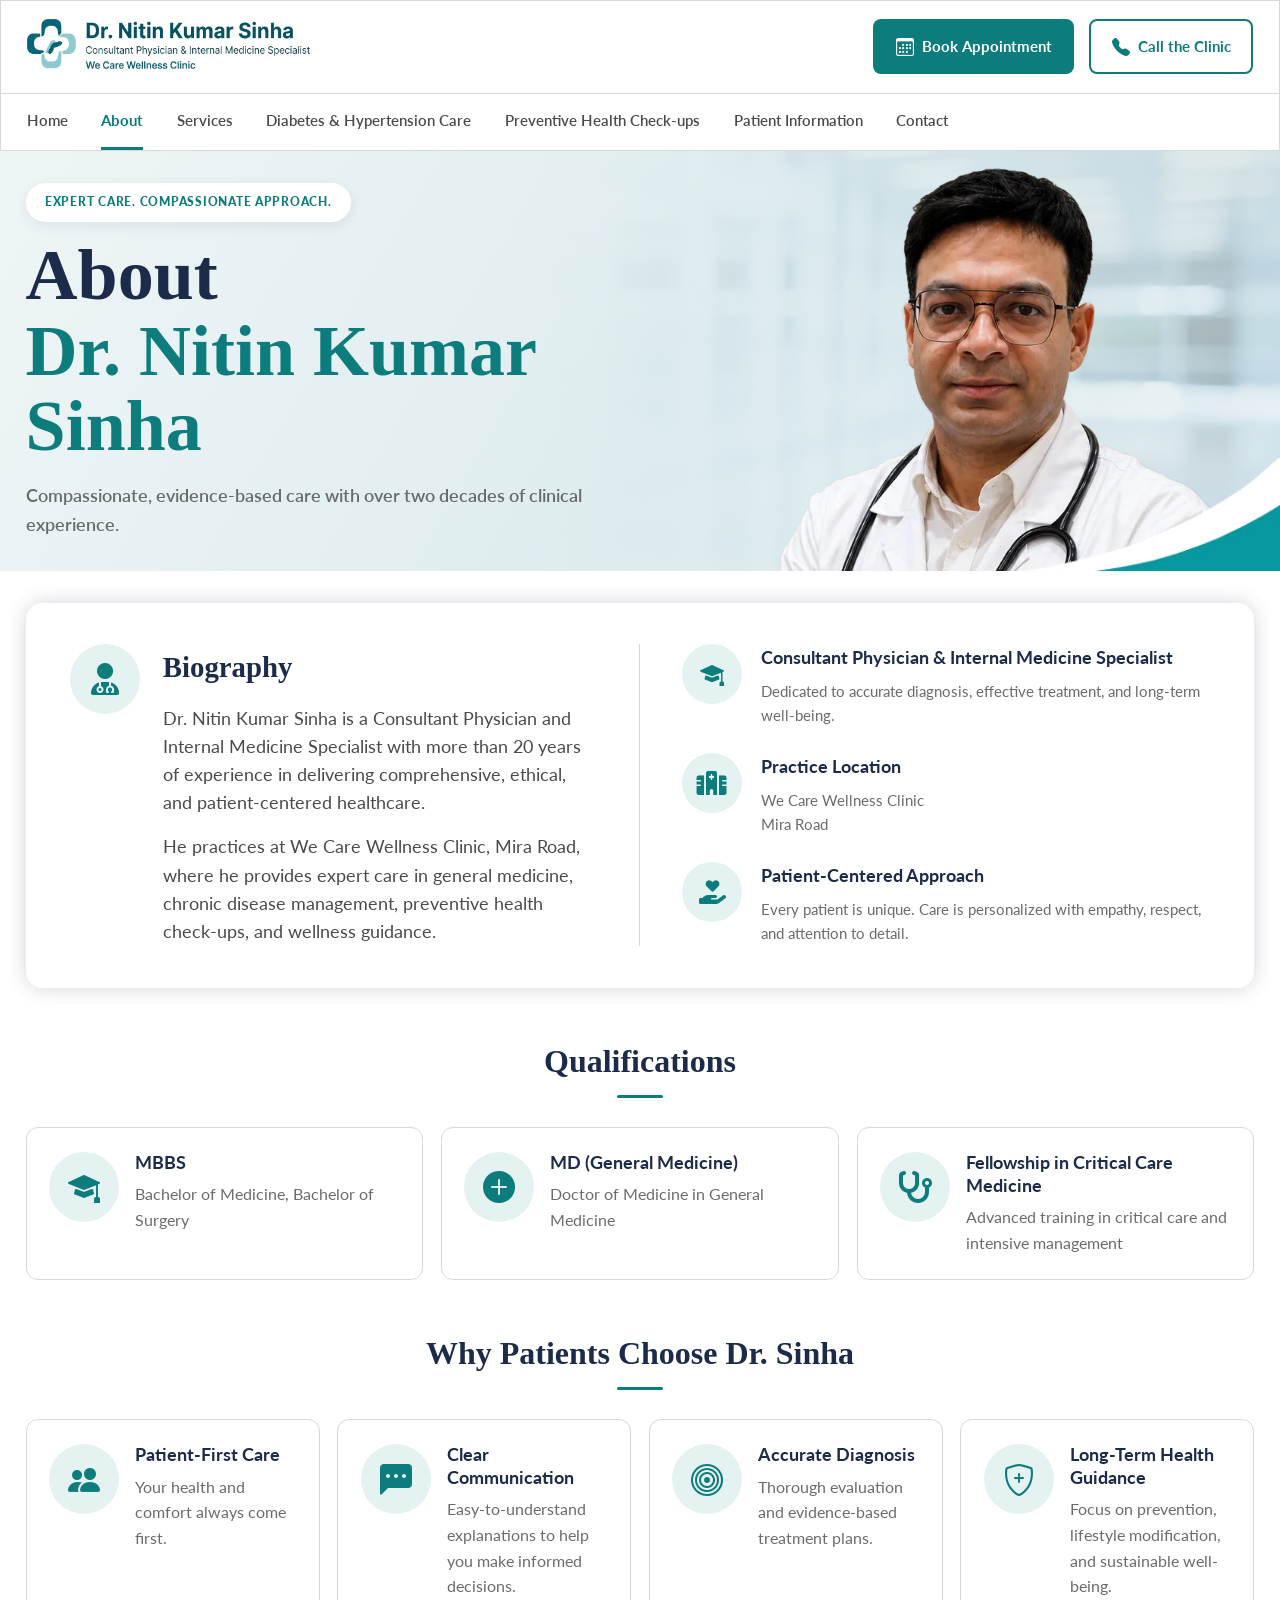
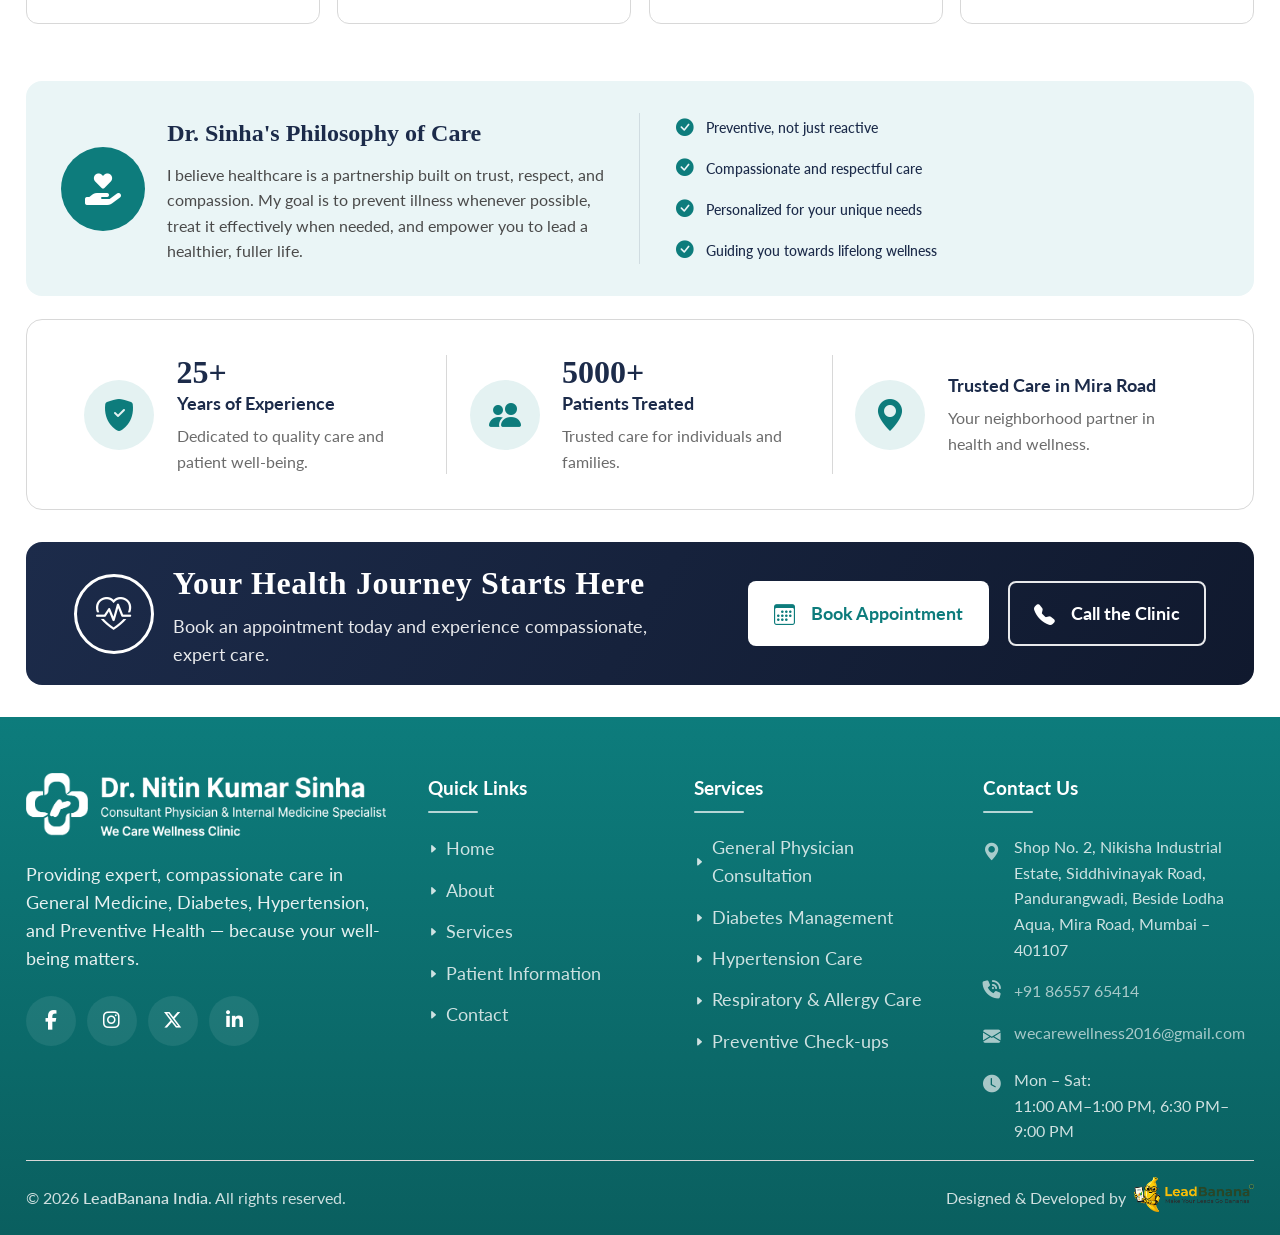
==== commit dcf1929b: "first commit" ====
--- a/about.html
+++ b/about.html
@@ -24,11 +24,11 @@
             </a>
 
             <div class="header-actions">
-                <a href="#book" class="btn btn-primary">
+                <a href="contact.html#book-appointment-section" class="btn btn-primary">
                     <i class="bi bi-calendar3"></i>
                     <span>Book Appointment</span>
                 </a>
-                <a href="tel:+910000000000" class="btn btn-outline">
+                <a href="tel:+918655765414" class="btn btn-outline">
                     <i class="bi bi-telephone-fill"></i>
                     <span class="call-btn-text">Call the Clinic</span>
                 </a>
@@ -262,7 +262,7 @@
                 <div class="stat-item">
                     <span class="stat-icon"><i class="bi bi-shield-fill-check"></i></span>
                     <div>
-                        <div class="stat-number">20+</div>
+                        <div class="stat-number">25+</div>
                         <div class="stat-label">Years of Experience</div>
                         <p class="stat-desc">Dedicated to quality care and patient well-being.</p>
                     </div>
@@ -303,9 +303,9 @@
                 </div>
             </div>
             <div class="cta-actions">
-                <a href="#book" class="btn-outline-white cta-book-btn"><i class="bi bi-calendar3"></i> Book
+                <a href="contact.html#book-appointment-section" class="btn-outline-white cta-book-btn"><i class="bi bi-calendar3"></i> Book
                     Appointment</a>
-                <a href="tel:+1234567890" class="btn-outline-white"><i class="bi bi-telephone-fill"></i> Call the
+                <a href="tel:+918655765414" class="btn-outline-white"><i class="bi bi-telephone-fill"></i> Call the
                     Clinic</a>
             </div>
         </div>
@@ -370,15 +370,15 @@
                         </div>
                         <div class="footer-contact-item">
                             <i class="fa-solid fa-phone-volume"></i>
-                            <a href="tel:+910000000000">+91 00000 00000</a>
+                            <a href="tel:+918655765414">+91 86557 65414</a>
                         </div>
                         <div class="footer-contact-item">
                             <i class="bi bi-envelope-fill"></i>
-                            <a href="mailto:info@wecarewellness.com">info@wecarewellness.com</a>
+                            <a href="mailto:wecarewellness2016@gmail.com">wecarewellness2016@gmail.com</a>
                         </div>
                         <div class="footer-contact-item">
                             <i class="bi bi-clock-fill"></i>
-                            <span>Mon – Sat: 10:00 AM–1:00 PM, 6:00 PM–9:00 PM</span>
+                            <span>Mon – Sat: <br> 11:00 AM–1:00 PM, 6:30 PM–9:00 PM</span>
                         </div>
                     </div>
                 </div>
--- a/style.css
+++ b/style.css
@@ -37,6 +37,11 @@
 }
 
 
+#book-appointment-section {
+    scroll-margin-top: 100px;
+}
+
+
 
 
 
@@ -3815,7 +3820,7 @@
     display: grid;
     grid-template-columns: 1.6fr 1fr 1.1fr 1.2fr;
     gap: 2.5rem;
-    padding-bottom: 2.8rem;
+    padding-bottom: 1rem;
     border-bottom: 1px solid var(--color-border);
 }
 
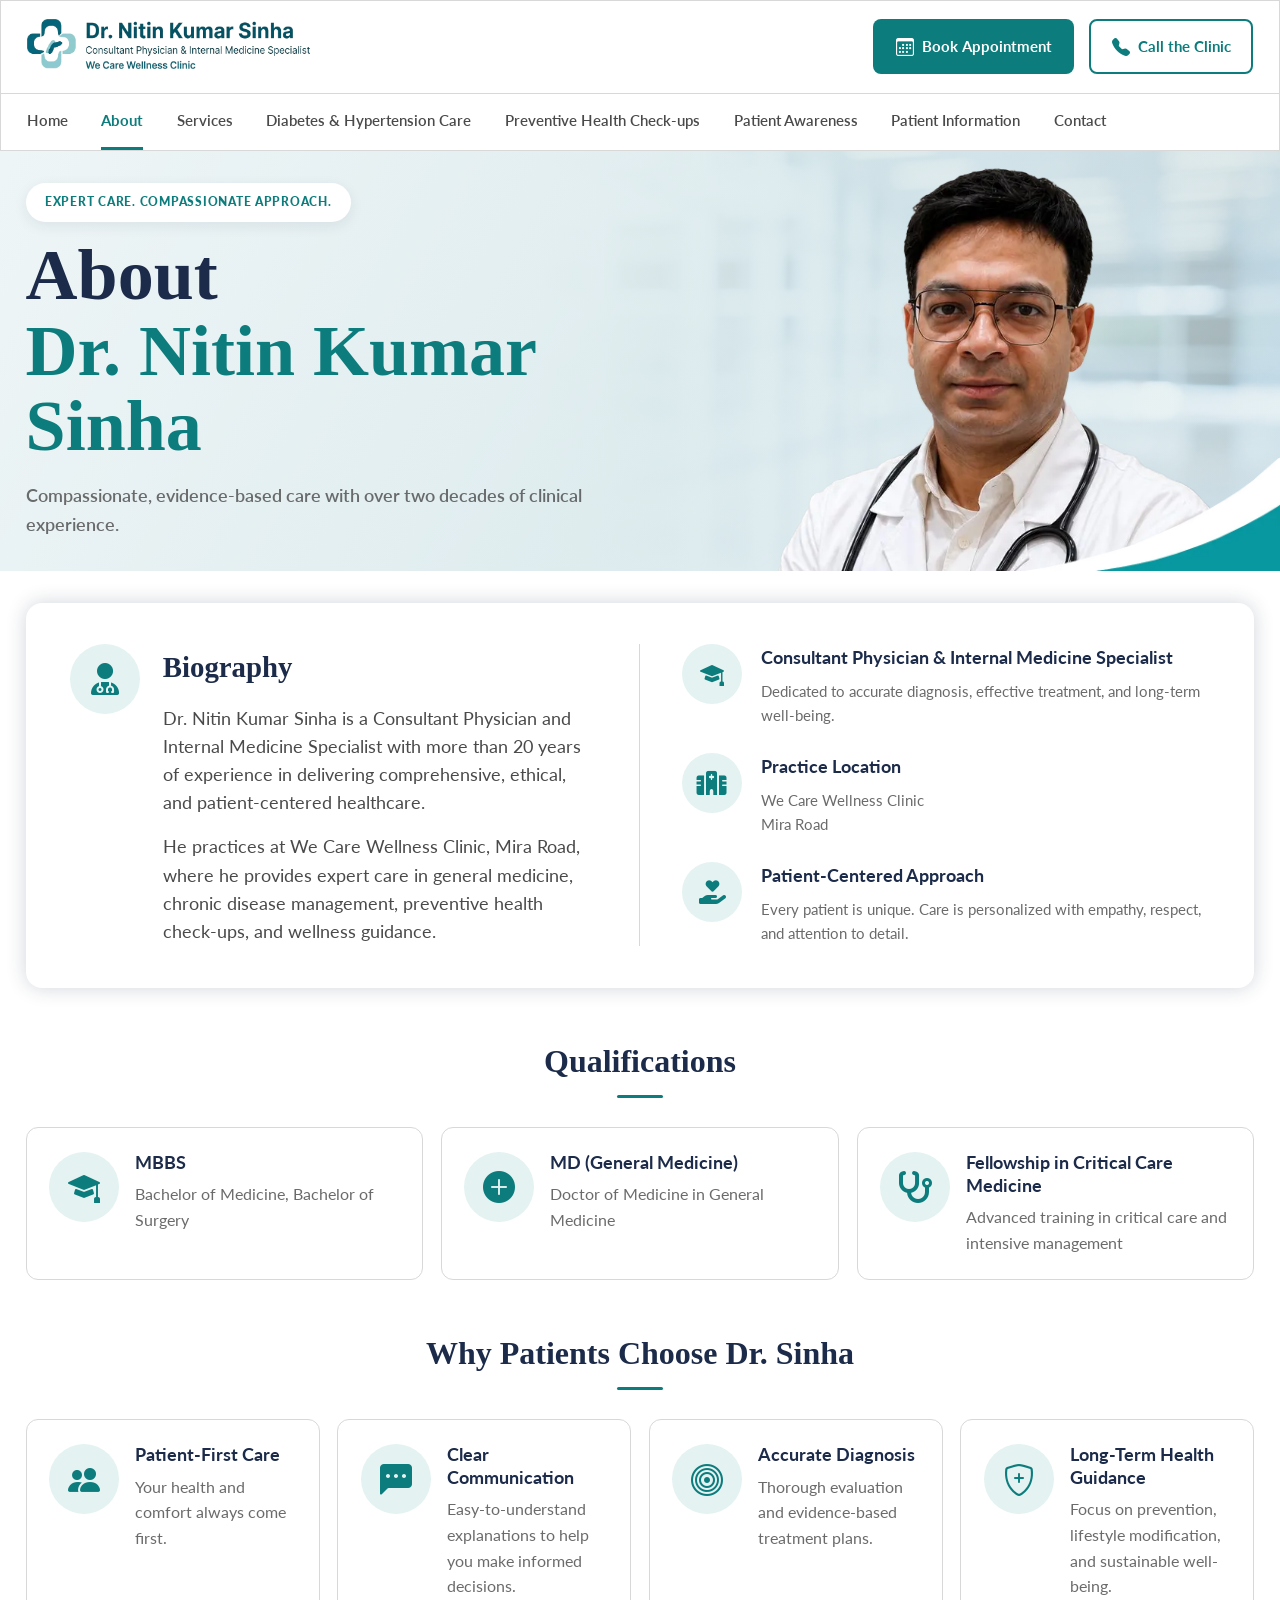
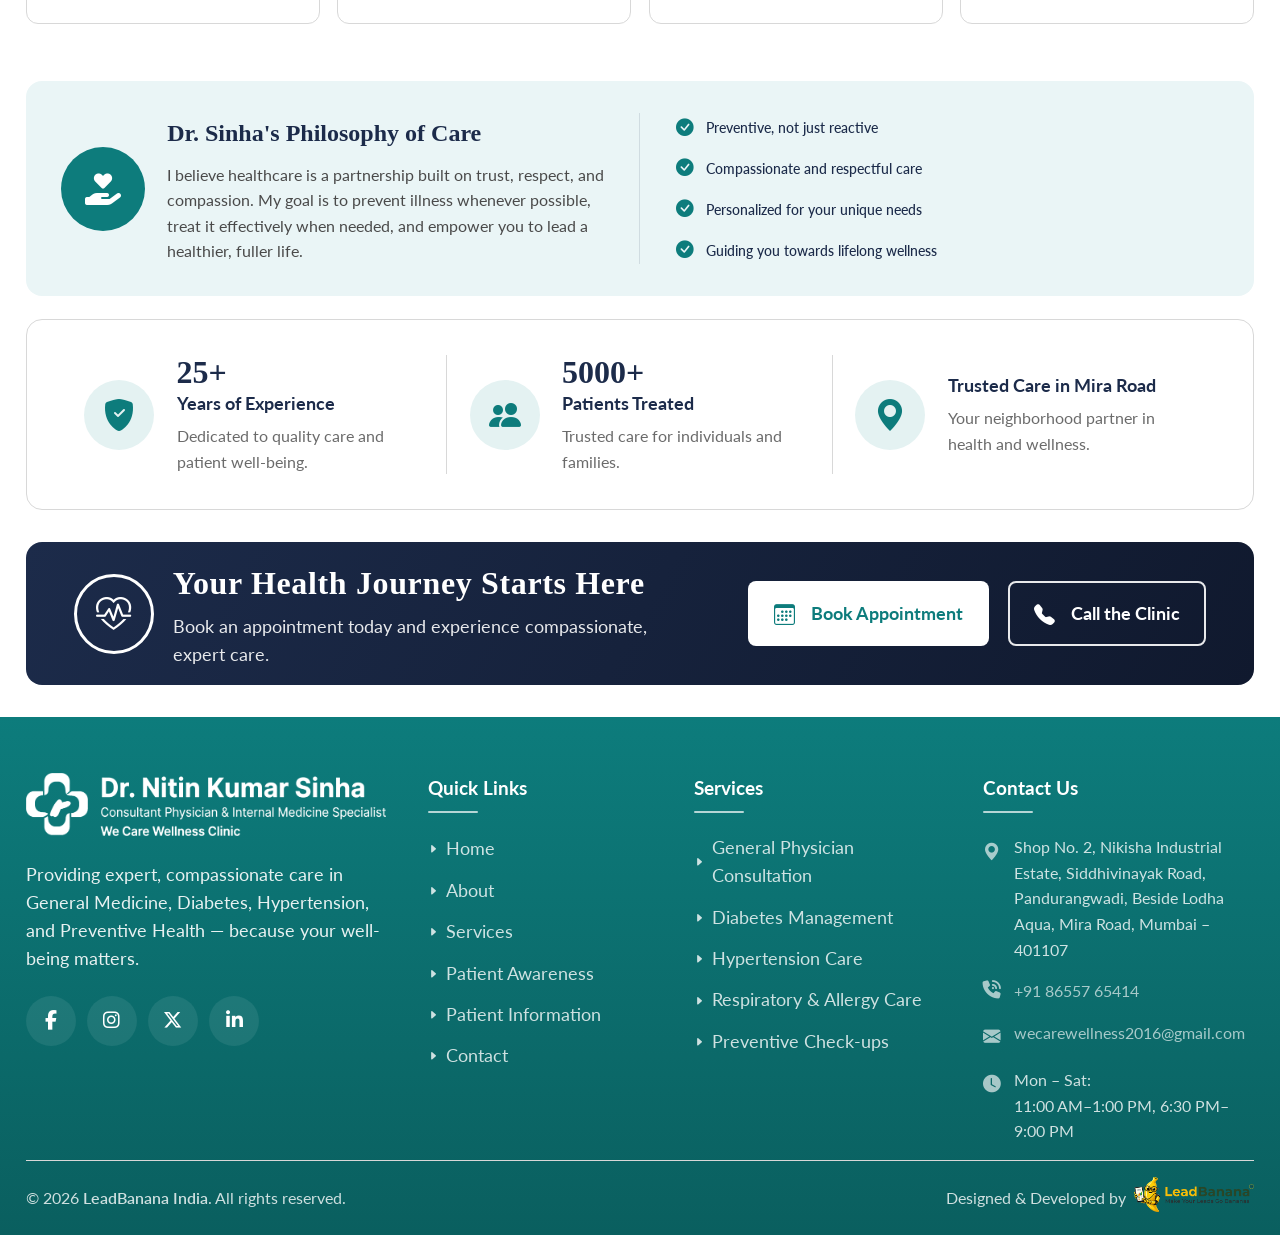
==== commit 1186035b: "first commit" ====
--- a/about.html
+++ b/about.html
@@ -5,7 +5,7 @@
     <meta charset="UTF-8">
     <meta name="viewport" content="width=device-width, initial-scale=1.0">
     <title>About - Dr. Nitin Kumar Sinha</title>
-    <link rel="icon" type="image/png" href="images/dr-favicon.png">
+    <link rel="icon" type="image/png" href="images/dr-favicon.webp">
 
     <link
         href="https://fonts.googleapis.com/css2?family=Lato:ital,wght@0,100;0,300;0,400;0,700;0,900;1,100;1,300;1,400;1,700;1,900&display=swap"
@@ -46,6 +46,7 @@
                     <li><a href="services.html">Services</a></li>
                     <li><a href="diabetes.html">Diabetes &amp; Hypertension Care</a></li>
                     <li><a href="checkups.html">Preventive Health Check-ups</a></li>
+                    <li><a href="patient-awareness.html">Patient Awareness</a></li>
                     <li><a href="patient-info.html">Patient Information</a></li>
                     <li><a href="contact.html">Contact</a></li>
                 </ul>
@@ -321,7 +322,9 @@
                 <!-- Column 1: Brand -->
                 <div>
                     <div class="footer-brand">
-                        <img src="images/logo-white.webp" alt="">
+                        <a href="index.php">
+                            <img src="images/logo-white.webp" alt="">
+                        </a>
                     </div>
                     <p class="footer-desc">
                         Providing expert, compassionate care in General Medicine, Diabetes,
@@ -339,11 +342,12 @@
                 <div>
                     <h4 class="footer-heading">Quick Links</h4>
                     <ul class="footer-links">
-                        <li><a href="#home"><i class="bi bi-caret-right-fill"></i> Home</a></li>
-                        <li><a href="#about"><i class="bi bi-caret-right-fill"></i> About</a></li>
-                        <li><a href="#services"><i class="bi bi-caret-right-fill"></i> Services</a></li>
-                        <li><a href="#patient-info"><i class="bi bi-caret-right-fill"></i> Patient Information</a></li>
-                        <li><a href="#contact"><i class="bi bi-caret-right-fill"></i> Contact</a></li>
+                        <li><a href="index.html"><i class="bi bi-caret-right-fill"></i> Home</a></li>
+                        <li><a href="about.html"><i class="bi bi-caret-right-fill"></i> About</a></li>
+                        <li><a href="services.html"><i class="bi bi-caret-right-fill"></i> Services</a></li>
+                        <li><a href="patient-awareness.html"><i class="bi bi-caret-right-fill"></i> Patient Awareness</a></li>
+                        <li><a href="patient-info.html"><i class="bi bi-caret-right-fill"></i> Patient Information</a></li>
+                        <li><a href="contact.html"><i class="bi bi-caret-right-fill"></i> Contact</a></li>
                     </ul>
                 </div>
 
@@ -351,11 +355,11 @@
                 <div>
                     <h4 class="footer-heading">Services</h4>
                     <ul class="footer-links">
-                        <li><a href="#"><i class="bi bi-caret-right-fill"></i> General Physician Consultation</a></li>
-                        <li><a href="#"><i class="bi bi-caret-right-fill"></i> Diabetes Management</a></li>
-                        <li><a href="#"><i class="bi bi-caret-right-fill"></i> Hypertension Care</a></li>
-                        <li><a href="#"><i class="bi bi-caret-right-fill"></i> Respiratory &amp; Allergy Care</a></li>
-                        <li><a href="#"><i class="bi bi-caret-right-fill"></i> Preventive Check-ups</a></li>
+                        <li><a href="services.html"><i class="bi bi-caret-right-fill"></i> General Physician Consultation</a></li>
+                        <li><a href="diabetes.html"><i class="bi bi-caret-right-fill"></i> Diabetes Management</a></li>
+                        <li><a href="diabetes.html"><i class="bi bi-caret-right-fill"></i> Hypertension Care</a></li>
+                        <li><a href="services.html"><i class="bi bi-caret-right-fill"></i> Respiratory &amp; Allergy Care</a></li>
+                        <li><a href="checkups.html"><i class="bi bi-caret-right-fill"></i> Preventive Check-ups</a></li>
                     </ul>
                 </div>
 
--- a/style.css
+++ b/style.css
@@ -4525,4 +4525,335 @@
         flex-direction: column;
         text-align: center;
     }
-}+}
+
+
+
+
+
+
+
+
+
+
+
+
+
+
+
+
+
+
+
+
+
+
+
+
+
+
+
+/* awareness page */
+
+
+.gallery-section {
+    padding: 2rem 0;
+}
+
+.gallery-heading-wrap {
+    text-align: center;
+    max-width: 720px;
+    margin: 0 auto 2.6rem;
+}
+
+.gallery-eyebrow {
+    display: block;
+    font-size: 0.8rem;
+    font-weight: 700;
+    letter-spacing: 0.08em;
+    color: var(--color-primary);
+    margin-bottom: 0.4rem;
+}
+
+.gallery-heading-wrap h2 {
+    font-family: var(--font-family-display);
+    font-weight: 700;
+    font-size: 2rem;
+    color: var(--color-navy);
+    position: relative;
+    display: inline-block;
+    padding-bottom: 0.4rem;
+    margin-bottom: 1rem;
+}
+
+.gallery-heading-wrap h2::after {
+    content: "";
+    position: absolute;
+    left: 50%;
+    bottom: 0;
+    transform: translateX(-50%);
+    width: 100px;
+    height: 3px;
+    background: var(--color-primary);
+    border-radius: 2px;
+}
+
+.gallery-heading-wrap p {
+    font-size: 1rem;
+    line-height: 1.5;
+    color: var(--color-text-light);
+}
+
+/* --- Gallery grid --- */
+.gallery-grid {
+    display: grid;
+    grid-template-columns: repeat(4, 1fr);
+    gap: 1rem;
+}
+
+.gallery-item {
+    position: relative;
+    border-radius: 12px;
+    overflow: hidden;
+    cursor: pointer;
+    aspect-ratio: 1 / 1;
+    background: var(--section-bg);
+    border: 1px solid var(--color-border);
+}
+
+.gallery-item img {
+    width: 100%;
+    height: 100%;
+    object-fit: cover;
+    transition: transform 0.4s ease;
+}
+
+.gallery-item:hover img {
+    transform: scale(1.08);
+}
+
+.gallery-overlay {
+    position: absolute;
+    inset: 0;
+    background: linear-gradient(180deg, rgba(28,43,74,0) 40%, rgba(16,25,48,0.75) 100%);
+    display: flex;
+    align-items: flex-end;
+    padding: 0.8rem;
+    opacity: 0;
+    transition: opacity var(--transition);
+}
+
+.gallery-item:hover .gallery-overlay {
+    opacity: 1;
+}
+
+.gallery-overlay span {
+    color: var(--color-white);
+    font-size: 1rem;
+    font-weight: 700;
+}
+
+.gallery-zoom-icon {
+    position: absolute;
+    top: 0.7rem;
+    right: 0.7rem;
+    width: 40px;
+    height: 40px;
+    border-radius: 50%;
+    background: rgba(255,255,255,0.9);
+    color: var(--color-primary);
+    display: flex;
+    align-items: center;
+    justify-content: center;
+    opacity: 0;
+    transform: scale(0.8);
+    transition: opacity var(--transition), transform var(--transition);
+}
+
+.gallery-item:hover .gallery-zoom-icon {
+    opacity: 1;
+    transform: scale(1);
+}
+
+.gallery-zoom-icon i {
+    font-size: 1.2rem;
+}
+
+/* --- Load more --- */
+.gallery-load-more {
+    display: block;
+    margin: 2.4rem auto 0;
+    background: transparent;
+    border: 2px solid var(--color-primary);
+    color: var(--color-primary);
+    font-weight: 700;
+    font-size: 1rem;
+    padding: 0.8rem 2rem;
+    border-radius: 8px;
+    cursor: pointer;
+    transition: background var(--transition), color var(--transition);
+    display: flex;
+    align-items: center;
+    gap: 8px;
+}
+
+.gallery-load-more:hover {
+    background: var(--color-primary);
+    color: var(--color-white);
+}
+
+.gallery-load-more[hidden] {
+    display: none;
+}
+
+.gallery-load-more i {
+    font-size: 1.2rem;
+}
+
+.gallery-item-hidden {
+    display: none;
+}
+
+/*    LIGHTBOX    */
+
+.lightbox {
+    position: fixed;
+    inset: 0;
+    background: rgba(16, 25, 48, 0.92);
+    display: none;
+    align-items: center;
+    justify-content: center;
+    z-index: 2000;
+    padding: 2rem;
+}
+
+.lightbox.active {
+    display: flex;
+}
+
+.lightbox-content {
+    position: relative;
+    max-width: 900px;
+    width: 100%;
+    text-align: center;
+}
+
+.lightbox-content img {
+    max-width: 100%;
+    max-height: 78vh;
+    margin: 0 auto;
+    border-radius: 10px;
+    box-shadow: 0 20px 60px rgba(0,0,0,0.4);
+}
+
+.lightbox-caption {
+    color: rgba(255,255,255,0.85);
+    font-size: 0.9rem;
+    margin-top: 1rem;
+}
+
+.lightbox-close,
+.lightbox-prev,
+.lightbox-next {
+    position: absolute;
+    background: rgba(255,255,255,0.12);
+    color: var(--color-white);
+    border: none;
+    border-radius: 50%;
+    width: 44px;
+    height: 44px;
+    display: flex;
+    align-items: center;
+    justify-content: center;
+    cursor: pointer;
+    transition: background var(--transition);
+    font-size: 1.1rem;
+}
+
+.lightbox-close:hover,
+.lightbox-prev:hover,
+.lightbox-next:hover {
+    background: var(--color-primary);
+}
+
+.lightbox-close {
+    top: -1.2rem;
+    right: -1.2rem;
+}
+
+.lightbox-prev {
+    left: -1.2rem;
+    top: 50%;
+    transform: translateY(-50%);
+}
+
+.lightbox-next {
+    right: -1.2rem;
+    top: 50%;
+    transform: translateY(-50%);
+}
+
+.lightbox-counter {
+    position: absolute;
+    top: -1.2rem;
+    left: 0;
+    color: rgba(255,255,255,0.7);
+    font-size: 0.8rem;
+}
+
+/*    RESPONSIVE   */
+
+@media (max-width: 1100px) {
+    .gallery-grid {
+        grid-template-columns: repeat(3, 1fr);
+    }
+}
+
+@media (max-width: 768px) {
+
+    .gallery-section {
+        padding: 3rem 0;
+    }
+
+    .gallery-heading-wrap h2 {
+        font-size: 1.55rem;
+    }
+
+    .gallery-grid {
+        grid-template-columns: repeat(2, 1fr);
+        gap: 0.8rem;
+    }
+
+    .lightbox-prev,
+    .lightbox-next {
+        width: 38px;
+        height: 38px;
+        font-size: 0.95rem;
+    }
+
+    .lightbox-close {
+        top: -2.6rem;
+        right: 0;
+    }
+
+    .lightbox-prev {
+        left: 0.2rem;
+    }
+
+    .lightbox-next {
+        right: 0.2rem;
+    }
+
+    .lightbox-counter {
+        top: -2.6rem;
+        left: 0.2rem;
+    }
+}
+
+@media (max-width: 460px) {
+
+    .gallery-grid {
+        grid-template-columns: repeat(1, 1fr);
+        gap: 0.6rem;
+    }
+}
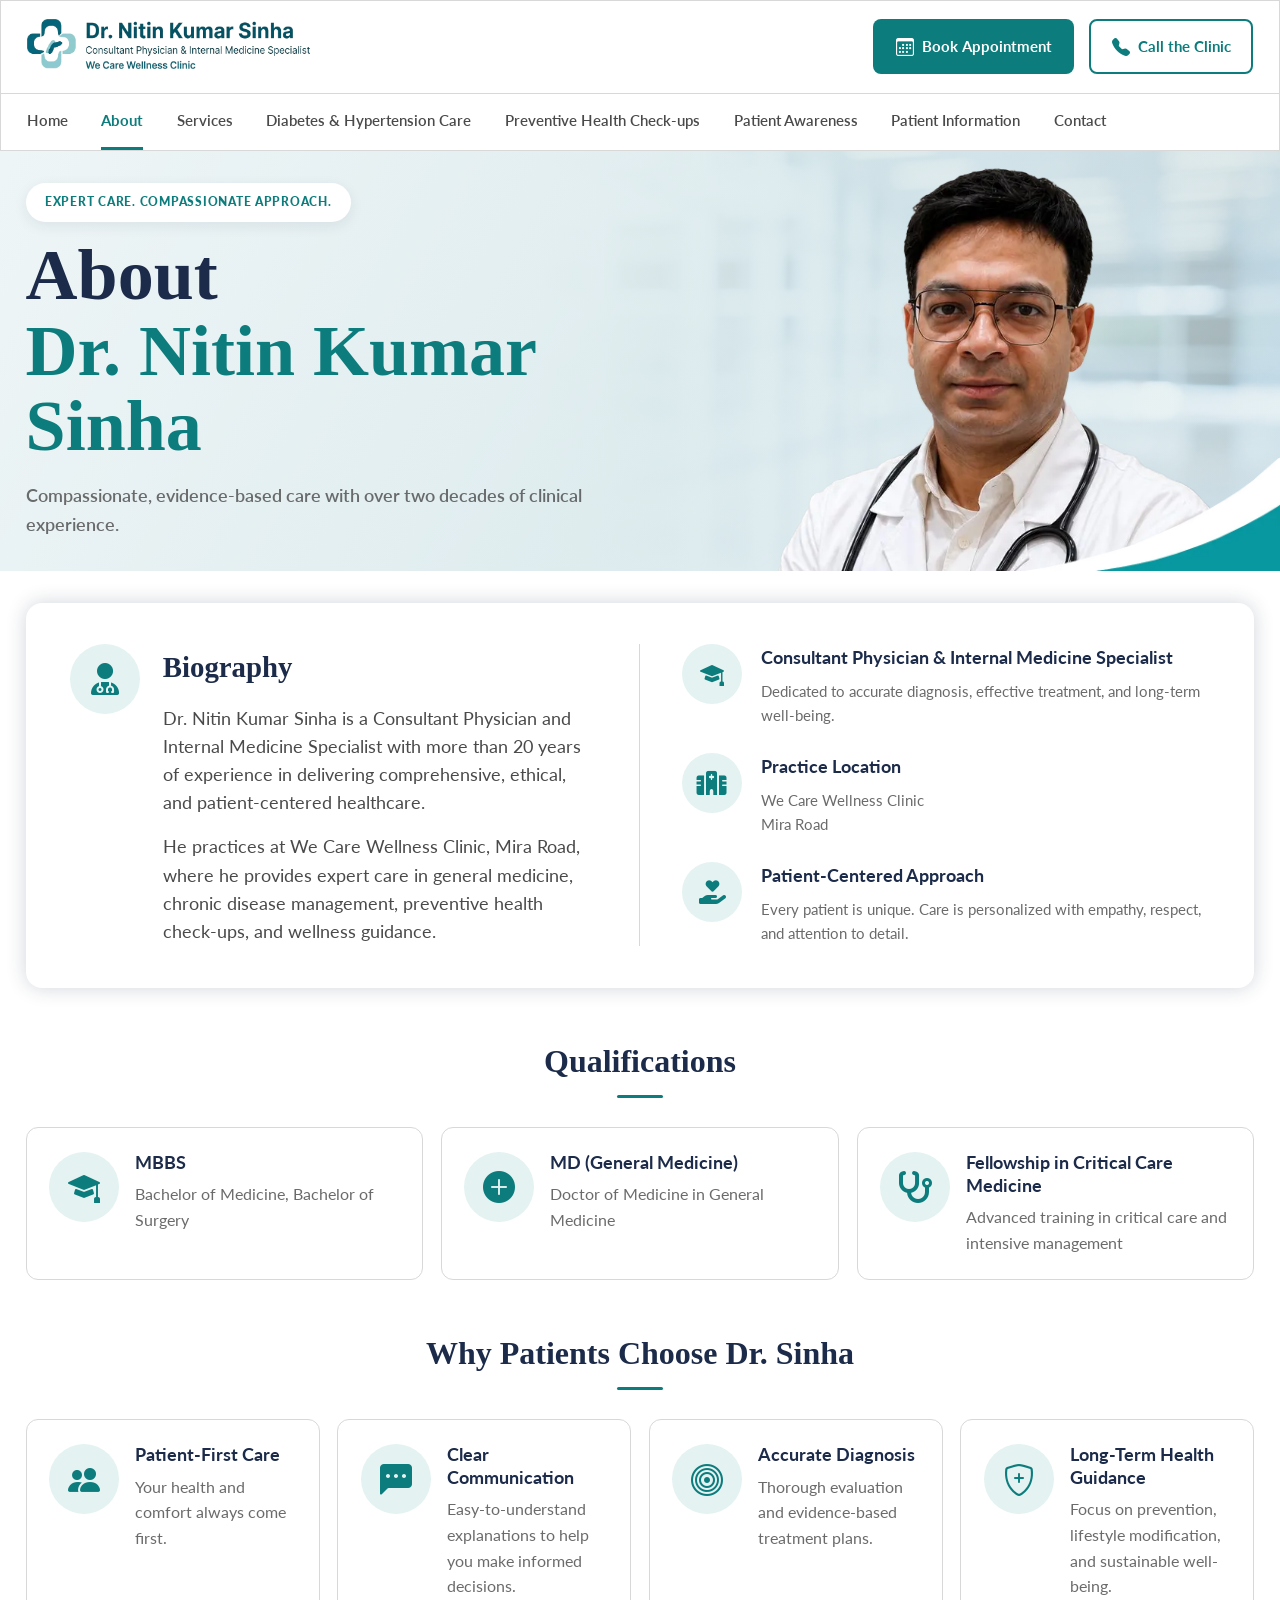
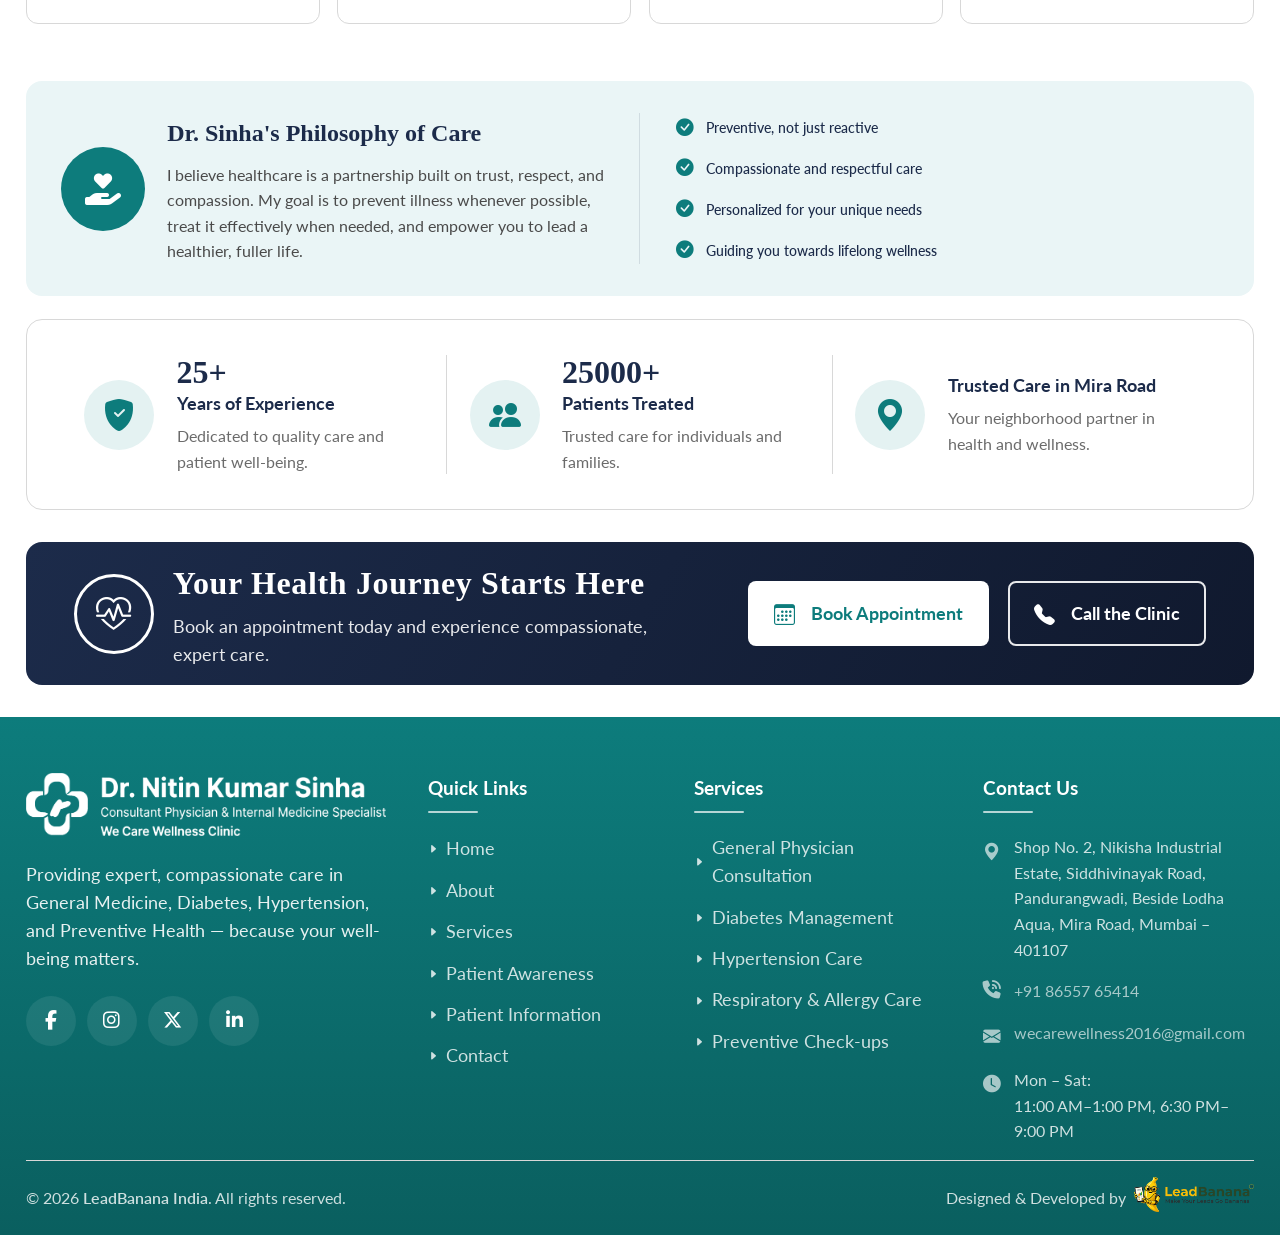
==== commit 4f10a66e: "commit" ====
--- a/about.html
+++ b/about.html
@@ -272,7 +272,7 @@
                 <div class="stat-item">
                     <span class="stat-icon"><i class="bi bi-people-fill"></i></span>
                     <div>
-                        <div class="stat-number">5000+</div>
+                        <div class="stat-number">25000+</div>
                         <div class="stat-label">Patients Treated</div>
                         <p class="stat-desc">Trusted care for individuals and families.</p>
                     </div>
